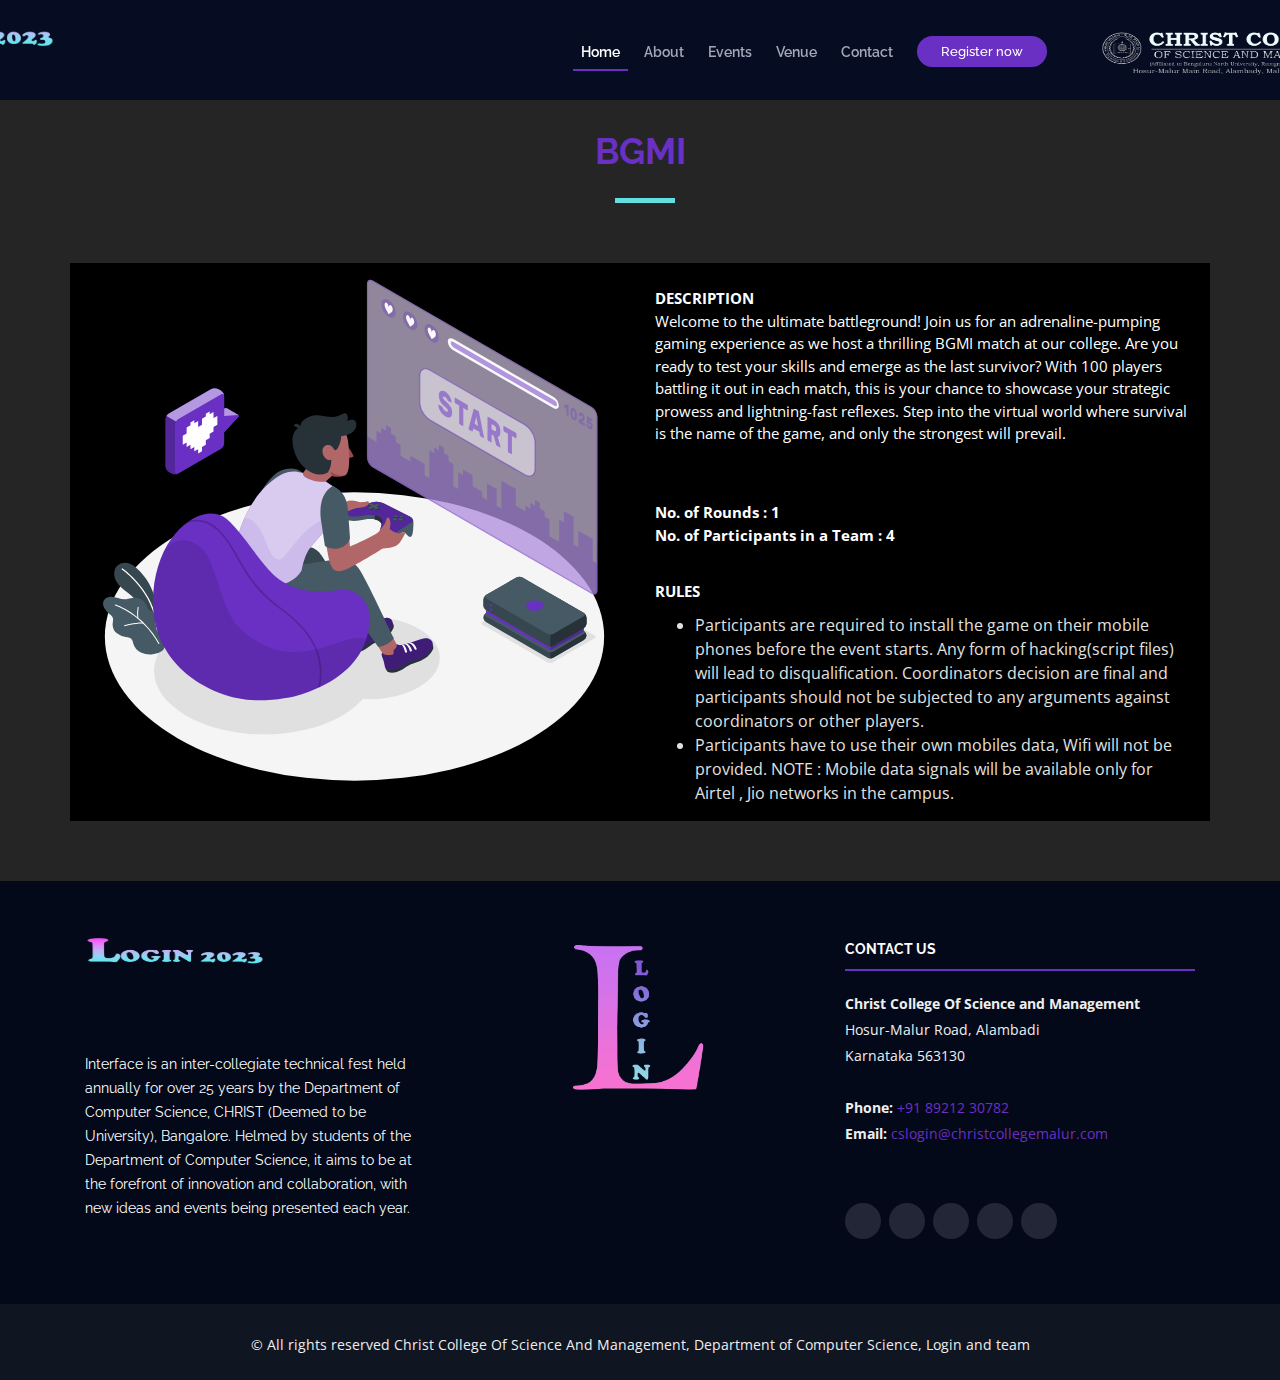
==== login.christcollege.in/battle-grounds.html @ 2910e7ee "Add files via upload" ====
<!DOCTYPE html>
<html lang="en">

<head>
  <meta charset="utf-8">
  <title>BGMI | Login 2023</title>
  <meta content="width=device-width, initial-scale=1.0" name="viewport">
  <meta content="" name="keywords">
  <meta content="" name="description">

  <!-- Favicons -->
    <link href="img/Dark1.png" rel="icon">

  <link href="img/apple-touch-icon.png" rel="apple-touch-icon">

  <!-- Google Fonts -->
  <link href="https://fonts.googleapis.com/css?family=Open+Sans:300,300i,400,400i,700,700i|Raleway:300,400,500,700,800" rel="stylesheet">

  <!-- Bootstrap CSS File -->
  <link href="lib/bootstrap/css/bootstrap.min.css" rel="stylesheet">

  <!-- Libraries CSS Files -->
  <link href="lib/font-awesome/css/font-awesome.min.css" rel="stylesheet">
  <link href="lib/animate/animate.min.css" rel="stylesheet">
  <link href="lib/venobox/venobox.css" rel="stylesheet">
  <link href="lib/owlcarousel/assets/owl.carousel.min.css" rel="stylesheet">

  <!-- Main Stylesheet File -->
  <link href="css/style.css" rel="stylesheet">

  <!-- =======================================================
    Theme Name: TheEvent
    Theme URL: https://bootstrapmade.com/theevent-conference-event-bootstrap-template/
    Author: BootstrapMade.com
    License: https://bootstrapmade.com/license/
  ======================================================= -->
</head>

<body>

    <!--==========================
    Header
  ============================-->
  <header id="header" class="header-fixed">
    <div class="container">

      <div id="logo" class="pull-left">
        <h1><a href="./index.html#intro"><img src="img/logos/IF2023.png" alt="Login 2023" height="150px" width="180px" style="margin-top:-20px"><span></span></a></h1>
      </div>
      
      <nav id="nav-menu-container">
        <ul class="nav-menu">
          <li class="menu-active" style="margin-top:-30px"><a href="./index.html#intro">Home</a></li>
          <li style="margin-top:-30px"><a href="./index.html#about">About</a></li>
          <li style="margin-top:-30px"><a href="./index.html#speakers">Events</a></li>
          <li style="margin-top:-30px"><a href="./index.html#venue">Venue</a></li>
          <li style="margin-top:-30px"><a href="./index.html#contact">Contact</a></li>
          <li class="register-now" style="margin-top:-30px"><a href="./index.html#register-now">Register now</a></li>
          <li class="register-now"><img src="img/logos/christ.png.png" height="60" width="290" style="margin-top:-50px; margin-left:30px"></li>
        </ul>
        <p align="right"></p>
      </nav><!-- #nav-menu-container -->
    </div>
  </header><!-- #header -->

  <main id="main" class="main-page">

    <!--==========================
      Speaker Details Section
    ============================-->
    <section id="speakers-details" class="wow fadeIn">
      <div class="container">
        <div class="section-header">
          <h2>BGMI</h2>
          <!--
            <p>Praesentium ut qui possimus sapiente nulla.</p>
          -->
        </div>

        <div class="row" style="background-color: black;">
          <div class="col-md-6">
            <img src="illustrations/guns_ablaze.svg" alt="Speaker 1" class="img-fluid">
          </div>

          <div class="col-md-6">
            <div class="details" >
              <br>
              <p style="color: white;"> 
                <b>DESCRIPTION</b>
                <br>
                Welcome to the ultimate battleground! Join us for an adrenaline-pumping gaming experience as we host a thrilling BGMI match at our college. Are you ready to test your skills and emerge as the last survivor?

With 100 players battling it out in each match, this is your chance to showcase your strategic prowess and lightning-fast reflexes. Step into the virtual world where survival is the name of the game, and only the strongest will prevail.

              </p>
              <br>
              <p style="color: white;">
                <br>
                <b>
                  No. of Rounds : 1
                </b>
                <br>
                <b>
                  No. of Participants in a Team : 4
                </b>
              </p> 
              <br>
              <p style="color: white;">
                <b>RULES</b>
                <ul>
                  <li>Participants are required to install the game on their mobile phones before the event starts.
Any form of hacking(script files) will lead to disqualification.
Coordinators decision are final and participants should not be subjected to any arguments against coordinators or other players. 
</li>
                  <li>Participants have to use their own mobiles data, Wifi will not be provided.
NOTE : Mobile data signals will be available only for Airtel , Jio networks in the campus. </li>
                </ul>
              </p>
            </div>
          </div>
          
        </div>
      </div>

    </section>

  </main>


  <!--==========================
    Footer
  ============================-->
  <footer id="footer">
    <div class="footer-top">
      <div class="container">
        <div class="row">

          <div class="col-lg-4 col-md-8 footer-info">
            <div id="logo" class="pull-left">
              <!-- Uncomment below if you prefer to use a text logo -->
              <h1><a href="#intro"><img src="img/logos/IF2023.png" alt="Interface 2022" height="150px" width="180px" style="margin-top:-20px"><span></span></a></h1>
            </div>
            <br><br>
            <br>
            <p>Interface is an inter-collegiate technical fest held annually for over 25 years by the Department of Computer Science, CHRIST (Deemed to be University), Bangalore. Helmed by students of the Department of Computer Science, it aims to be at the forefront of innovation and collaboration, with new ideas and events being presented each year.</p>
          </div>

          <div class="col-lg-4 col-md-4 footer-links">
            <center><img src="img/Dark1.png " alt="Login" style="width: 40%;"></center>
          </div>

          <div class="col-lg-4 col-md-8 footer-contact">
            <h4>Contact Us</h4>
            <p>
               <strong>Christ College Of Science and Management</strong><br> 
              Hosur-Malur Road, Alambadi <br>
              Karnataka 563130 <br><br>  
              <strong>Phone: </strong><a href="Tel:+918921230782" type="phone">+91 89212 30782</a><br>
              <strong>Email: </strong><a href="mailto:cslogin@christcollegemalur.com" type="phone">cslogin@christcollegemalur.com</a><br><br>
            </p>

            <div class="social-links">
              <a href="#" class="twitter"><i class="fa fa-twitter"></i></a>
              <a href="#" class="facebook"><i class="fa fa-facebook"></i></a>
              <a href="#" class="instagram"><i class="fa fa-instagram"></i></a>
              <a href="#" class="google-plus"><i class="fa fa-google-plus"></i></a>
              <a href="#" class="linkedin"><i class="fa fa-linkedin"></i></a>
            </div>

          </div>

        </div>
      </div>
    </div>

    <div class="container">
      <div class="copyright">
        &copy; All rights reserved Christ College Of Science And Management, Department of Computer Science, Login and team

      </div>
      <div class="credits">
      </div>
    </div>
  </footer><!-- #footer -->

  <a href="#" class="back-to-top"><i class="fa fa-angle-up"></i></a>

  <!-- JavaScript Libraries -->
  <script src="lib/jquery/jquery.min.js"></script>
  <script src="lib/jquery/jquery-migrate.min.js"></script>
  <script src="lib/bootstrap/js/bootstrap.bundle.min.js"></script>
  <script src="lib/easing/easing.min.js"></script>
  <script src="lib/superfish/hoverIntent.js"></script>
  <script src="lib/superfish/superfish.min.js"></script>
  <script src="lib/wow/wow.min.js"></script>
  <script src="lib/venobox/venobox.min.js"></script>
  <script src="lib/owlcarousel/owl.carousel.min.js"></script>

  <!-- Contact Form JavaScript File -->
  <script src="contactform/contactform.js"></script>

  <!-- Template Main Javascript File -->
  <script src="js/main.js"></script>
</body>

</html>
---- login.christcollege.in/lib/venobox/venobox.css ----
/* ------ venobox.css --------*/
.vbox-overlay *, .vbox-overlay *:before, .vbox-overlay *:after {
    -webkit-backface-visibility: hidden;
    -webkit-box-sizing: border-box;
    -moz-box-sizing: border-box;
    box-sizing: border-box;
}

.vbox-overlay * {
    -webkit-backface-visibility: visible;
    backface-visibility: visible;
}

.vbox-overlay {
    display: -webkit-flex;
    display: flex;
    -webkit-flex-direction: column;
    flex-direction: column;
    -webkit-justify-content: center;
    justify-content: center;
    -webkit-align-items: center;
    align-items: center;
    position: fixed;
    left: 0;
    top: 0;
    bottom: 0;
    right: 0;
    z-index: 1040;
    -webkit-transform: translateZ(1000px);
    transform: translateZ(1000px);
    transform-style: preserve-3d;
}

/* ----- navigation ----- */
.vbox-title {
    width: 100%;
    height: 40px;
    float: left;
    text-align: center;
    line-height: 28px;
    font-size: 12px;
    padding: 6px 40px;
    overflow: hidden;
    position: fixed;
    display: none;
    left: 0;
    z-index: 1050;
}

.vbox-close {
    cursor: pointer;
    position: fixed;
    top: 15px;
    right: 15px;
    width: 48px;
    height: 48px;
    display: block;
    background-position: 10px center;
    overflow: hidden;
    font-size: 48px;
    line-height: 1;
    text-align: center;
    z-index: 1050;
}

.vbox-num {
    cursor: pointer;
    position: fixed;
    left: 0;
    height: 40px;
    display: block;
    overflow: hidden;
    line-height: 28px;
    font-size: 12px;
    padding: 6px 10px;
    display: none;
    z-index: 1050;
}

/* ----- navigation ARROWS ----- */
.vbox-next, .vbox-prev {
    position: fixed;
    top: 50%;
    margin-top: -15px;
    overflow: hidden;
    cursor: pointer;
    display: block;
    width: 45px;
    height: 45px;
    z-index: 1050;
}

.vbox-next span, .vbox-prev span {
    position: relative;
    width: 20px;
    height: 20px;
    border: 2px solid transparent;
    border-top-color: #B6B6B6;
    border-right-color: #B6B6B6;
    text-indent: -100px;
    position: absolute;
    top: 8px;
    display: block;
}

.vbox-prev {
    left: 15px;
}

.vbox-next {
    right: 30px;
}

.vbox-prev span {
    left: 10px;
    -ms-transform: rotate(-135deg);
    -webkit-transform: rotate(-135deg);
    transform: rotate(-135deg);
}

.vbox-next span {
    -ms-transform: rotate(45deg);
    -webkit-transform: rotate(45deg);
    transform: rotate(45deg);
    right: 10px;
}

/* ------- inline window ------ */
.vbox-inline {
    width: 420px;
    height: 315px;
    height: 70vh;
    padding: 10px;
    background: #fff;
    margin: 0 auto;
    overflow: auto;
    text-align: left;
}

/* ------- Video & iFrames window ------ */
.venoframe {
    max-width: 100%;
    width: 100%;
    border: none;
    width: 100%;
    height: 260px;
    height: 70vh;
}

.venoframe.vbvid {
    height: 260px;
}

@media (min-width: 768px) {
    .venoframe, .vbox-inline {
        width: 90%;
        height: 360px;
        height: 70vh;
    }

    .venoframe.vbvid {
        width: 640px;
        height: 360px;
    }
}

@media (min-width: 992px) {
    .venoframe, .vbox-inline {
        max-width: 1200px;
        width: 80%;
        height: 540px;
        height: 70vh;
    }

    .venoframe.vbvid {
        width: 960px;
        height: 540px;
    }
}

/* 
Please do NOT edit this part! 
or at least read this note: http://i.imgur.com/7C0ws9e.gif
*/
.vbox-open {
    overflow: hidden;
}

.vbox-container {
    position: absolute;
    left: 0;
    right: 0;
    top: 0;
    bottom: 0;
    overflow-x: hidden;
    overflow-y: auto;
    overflow-scrolling: touch;
    -webkit-overflow-scrolling: touch;
    z-index: 20;
    max-height: 100%;
}

.vbox-content {
    text-align: center;
    float: left;
    width: 100%;
    position: relative;
    overflow: hidden;
    padding: 20px 10px;
}

.vbox-container img {
    max-width: 100%;
    height: auto;
}

.figlio {
    max-width: 100%;
    text-align: initial;
    border: 8px solid rgba(255, 255, 255, 0.4);
}

img.figlio {
    -webkit-user-select: none;
    -khtml-user-select: none;
    -moz-user-select: none;
    -o-user-select: none;
    user-select: none;
}

.vbox-content.swipe-left {
    margin-left: -200px !important;
}

.vbox-content.swipe-right {
    margin-left: 200px !important;
}

.animated {
    webkit-transition: margin 300ms ease-out;
    transition: margin 300ms ease-out;
}

.animate-in {
    opacity: 1;
}

.animate-out {
    opacity: 0;
}

/* ---------- preloader ----------
 * SPINKIT 
 * http://tobiasahlin.com/spinkit/
-------------------------------- */
.sk-double-bounce,.sk-rotating-plane {
    width: 40px;
    height: 40px;
    margin: 40px auto
}

.sk-rotating-plane {
    background-color: #333;
    -webkit-animation: sk-rotatePlane 1.2s infinite ease-in-out;
    animation: sk-rotatePlane 1.2s infinite ease-in-out
}

@-webkit-keyframes sk-rotatePlane {
    0% {
        -webkit-transform: perspective(120px) rotateX(0) rotateY(0);
        transform: perspective(120px) rotateX(0) rotateY(0)
    }

    50% {
        -webkit-transform: perspective(120px) rotateX(-180.1deg) rotateY(0);
        transform: perspective(120px) rotateX(-180.1deg) rotateY(0)
    }

    100% {
        -webkit-transform: perspective(120px) rotateX(-180deg) rotateY(-179.9deg);
        transform: perspective(120px) rotateX(-180deg) rotateY(-179.9deg)
    }
}

@keyframes sk-rotatePlane {
    0% {
        -webkit-transform: perspective(120px) rotateX(0) rotateY(0);
        transform: perspective(120px) rotateX(0) rotateY(0)
    }

    50% {
        -webkit-transform: perspective(120px) rotateX(-180.1deg) rotateY(0);
        transform: perspective(120px) rotateX(-180.1deg) rotateY(0)
    }

    100% {
        -webkit-transform: perspective(120px) rotateX(-180deg) rotateY(-179.9deg);
        transform: perspective(120px) rotateX(-180deg) rotateY(-179.9deg)
    }
}

.sk-double-bounce {
    position: relative
}

.sk-double-bounce .sk-child {
    width: 100%;
    height: 100%;
    border-radius: 50%;
    background-color: #333;
    opacity: .6;
    position: absolute;
    top: 0;
    left: 0;
    -webkit-animation: sk-doubleBounce 2s infinite ease-in-out;
    animation: sk-doubleBounce 2s infinite ease-in-out
}

.sk-chasing-dots .sk-child,.sk-spinner-pulse,.sk-three-bounce .sk-child {
    background-color: #333;
    border-radius: 100%
}

.sk-double-bounce .sk-double-bounce2 {
    -webkit-animation-delay: -1s;
    animation-delay: -1s
}

@-webkit-keyframes sk-doubleBounce {
    0%,100% {
        -webkit-transform: scale(0);
        transform: scale(0)
    }

    50% {
        -webkit-transform: scale(1);
        transform: scale(1)
    }
}

@keyframes sk-doubleBounce {
    0%,100% {
        -webkit-transform: scale(0);
        transform: scale(0)
    }

    50% {
        -webkit-transform: scale(1);
        transform: scale(1)
    }
}

.sk-wave {
    margin: 40px auto;
    width: 50px;
    height: 40px;
    text-align: center;
    font-size: 10px
}

.sk-wave .sk-rect {
    background-color: #333;
    height: 100%;
    width: 6px;
    display: inline-block;
    -webkit-animation: sk-waveStretchDelay 1.2s infinite ease-in-out;
    animation: sk-waveStretchDelay 1.2s infinite ease-in-out
}

.sk-wave .sk-rect1 {
    -webkit-animation-delay: -1.2s;
    animation-delay: -1.2s
}

.sk-wave .sk-rect2 {
    -webkit-animation-delay: -1.1s;
    animation-delay: -1.1s
}

.sk-wave .sk-rect3 {
    -webkit-animation-delay: -1s;
    animation-delay: -1s
}

.sk-wave .sk-rect4 {
    -webkit-animation-delay: -.9s;
    animation-delay: -.9s
}

.sk-wave .sk-rect5 {
    -webkit-animation-delay: -.8s;
    animation-delay: -.8s
}

@-webkit-keyframes sk-waveStretchDelay {
    0%,100%,40% {
        -webkit-transform: scaleY(.4);
        transform: scaleY(.4)
    }

    20% {
        -webkit-transform: scaleY(1);
        transform: scaleY(1)
    }
}

@keyframes sk-waveStretchDelay {
    0%,100%,40% {
        -webkit-transform: scaleY(.4);
        transform: scaleY(.4)
    }

    20% {
        -webkit-transform: scaleY(1);
        transform: scaleY(1)
    }
}

.sk-wandering-cubes {
    margin: 40px auto;
    width: 40px;
    height: 40px;
    position: relative
}

.sk-wandering-cubes .sk-cube {
    background-color: #333;
    width: 10px;
    height: 10px;
    position: absolute;
    top: 0;
    left: 0;
    -webkit-animation: sk-wanderingCube 1.8s ease-in-out -1.8s infinite both;
    animation: sk-wanderingCube 1.8s ease-in-out -1.8s infinite both
}

.sk-chasing-dots,.sk-spinner-pulse {
    width: 40px;
    height: 40px;
    margin: 40px auto
}

.sk-wandering-cubes .sk-cube2 {
    -webkit-animation-delay: -.9s;
    animation-delay: -.9s
}

@-webkit-keyframes sk-wanderingCube {
    0% {
        -webkit-transform: rotate(0);
        transform: rotate(0)
    }

    25% {
        -webkit-transform: translateX(30px) rotate(-90deg) scale(.5);
        transform: translateX(30px) rotate(-90deg) scale(.5)
    }

    50% {
        -webkit-transform: translateX(30px) translateY(30px) rotate(-179deg);
        transform: translateX(30px) translateY(30px) rotate(-179deg)
    }

    50.1% {
        -webkit-transform: translateX(30px) translateY(30px) rotate(-180deg);
        transform: translateX(30px) translateY(30px) rotate(-180deg)
    }

    75% {
        -webkit-transform: translateX(0) translateY(30px) rotate(-270deg) scale(.5);
        transform: translateX(0) translateY(30px) rotate(-270deg) scale(.5)
    }

    100% {
        -webkit-transform: rotate(-360deg);
        transform: rotate(-360deg)
    }
}

@keyframes sk-wanderingCube {
    0% {
        -webkit-transform: rotate(0);
        transform: rotate(0)
    }

    25% {
        -webkit-transform: translateX(30px) rotate(-90deg) scale(.5);
        transform: translateX(30px) rotate(-90deg) scale(.5)
    }

    50% {
        -webkit-transform: translateX(30px) translateY(30px) rotate(-179deg);
        transform: translateX(30px) translateY(30px) rotate(-179deg)
    }

    50.1% {
        -webkit-transform: translateX(30px) translateY(30px) rotate(-180deg);
        transform: translateX(30px) translateY(30px) rotate(-180deg)
    }

    75% {
        -webkit-transform: translateX(0) translateY(30px) rotate(-270deg) scale(.5);
        transform: translateX(0) translateY(30px) rotate(-270deg) scale(.5)
    }

    100% {
        -webkit-transform: rotate(-360deg);
        transform: rotate(-360deg)
    }
}

.sk-spinner-pulse {
    -webkit-animation: sk-pulseScaleOut 1s infinite ease-in-out;
    animation: sk-pulseScaleOut 1s infinite ease-in-out
}

@-webkit-keyframes sk-pulseScaleOut {
    0% {
        -webkit-transform: scale(0);
        transform: scale(0)
    }

    100% {
        -webkit-transform: scale(1);
        transform: scale(1);
        opacity: 0
    }
}

@keyframes sk-pulseScaleOut {
    0% {
        -webkit-transform: scale(0);
        transform: scale(0)
    }

    100% {
        -webkit-transform: scale(1);
        transform: scale(1);
        opacity: 0
    }
}

.sk-chasing-dots {
    position: relative;
    text-align: center;
    -webkit-animation: sk-chasingDotsRotate 2s infinite linear;
    animation: sk-chasingDotsRotate 2s infinite linear
}

.sk-chasing-dots .sk-child {
    width: 60%;
    height: 60%;
    display: inline-block;
    position: absolute;
    top: 0;
    -webkit-animation: sk-chasingDotsBounce 2s infinite ease-in-out;
    animation: sk-chasingDotsBounce 2s infinite ease-in-out
}

.sk-chasing-dots .sk-dot2 {
    top: auto;
    bottom: 0;
    -webkit-animation-delay: -1s;
    animation-delay: -1s
}

@-webkit-keyframes sk-chasingDotsRotate {
    100% {
        -webkit-transform: rotate(360deg);
        transform: rotate(360deg)
    }
}

@keyframes sk-chasingDotsRotate {
    100% {
        -webkit-transform: rotate(360deg);
        transform: rotate(360deg)
    }
}

@-webkit-keyframes sk-chasingDotsBounce {
    0%,100% {
        -webkit-transform: scale(0);
        transform: scale(0)
    }

    50% {
        -webkit-transform: scale(1);
        transform: scale(1)
    }
}

@keyframes sk-chasingDotsBounce {
    0%,100% {
        -webkit-transform: scale(0);
        transform: scale(0)
    }

    50% {
        -webkit-transform: scale(1);
        transform: scale(1)
    }
}

.sk-three-bounce {
    margin: 40px auto;
    width: 80px;
    text-align: center
}

.sk-three-bounce .sk-child {
    width: 20px;
    height: 20px;
    display: inline-block;
    -webkit-animation: sk-three-bounce 1.4s ease-in-out 0s infinite both;
    animation: sk-three-bounce 1.4s ease-in-out 0s infinite both
}

.sk-circle .sk-child:before,.sk-fading-circle .sk-circle:before {
    display: block;
    border-radius: 100%;
    content: '';
    background-color: #333
}

.sk-three-bounce .sk-bounce1 {
    -webkit-animation-delay: -.32s;
    animation-delay: -.32s
}

.sk-three-bounce .sk-bounce2 {
    -webkit-animation-delay: -.16s;
    animation-delay: -.16s
}

@-webkit-keyframes sk-three-bounce {
    0%,100%,80% {
        -webkit-transform: scale(0);
        transform: scale(0)
    }

    40% {
        -webkit-transform: scale(1);
        transform: scale(1)
    }
}

@keyframes sk-three-bounce {
    0%,100%,80% {
        -webkit-transform: scale(0);
        transform: scale(0)
    }

    40% {
        -webkit-transform: scale(1);
        transform: scale(1)
    }
}

.sk-circle {
    margin: 40px auto;
    width: 40px;
    height: 40px;
    position: relative
}

.sk-circle .sk-child {
    width: 100%;
    height: 100%;
    position: absolute;
    left: 0;
    top: 0
}

.sk-circle .sk-child:before {
    margin: 0 auto;
    width: 15%;
    height: 15%;
    -webkit-animation: sk-circleBounceDelay 1.2s infinite ease-in-out both;
    animation: sk-circleBounceDelay 1.2s infinite ease-in-out both
}

.sk-circle .sk-circle2 {
    -webkit-transform: rotate(30deg);
    -ms-transform: rotate(30deg);
    transform: rotate(30deg)
}

.sk-circle .sk-circle3 {
    -webkit-transform: rotate(60deg);
    -ms-transform: rotate(60deg);
    transform: rotate(60deg)
}

.sk-circle .sk-circle4 {
    -webkit-transform: rotate(90deg);
    -ms-transform: rotate(90deg);
    transform: rotate(90deg)
}

.sk-circle .sk-circle5 {
    -webkit-transform: rotate(120deg);
    -ms-transform: rotate(120deg);
    transform: rotate(120deg)
}

.sk-circle .sk-circle6 {
    -webkit-transform: rotate(150deg);
    -ms-transform: rotate(150deg);
    transform: rotate(150deg)
}

.sk-circle .sk-circle7 {
    -webkit-transform: rotate(180deg);
    -ms-transform: rotate(180deg);
    transform: rotate(180deg)
}

.sk-circle .sk-circle8 {
    -webkit-transform: rotate(210deg);
    -ms-transform: rotate(210deg);
    transform: rotate(210deg)
}

.sk-circle .sk-circle9 {
    -webkit-transform: rotate(240deg);
    -ms-transform: rotate(240deg);
    transform: rotate(240deg)
}

.sk-circle .sk-circle10 {
    -webkit-transform: rotate(270deg);
    -ms-transform: rotate(270deg);
    transform: rotate(270deg)
}

.sk-circle .sk-circle11 {
    -webkit-transform: rotate(300deg);
    -ms-transform: rotate(300deg);
    transform: rotate(300deg)
}

.sk-circle .sk-circle12 {
    -webkit-transform: rotate(330deg);
    -ms-transform: rotate(330deg);
    transform: rotate(330deg)
}

.sk-circle .sk-circle2:before {
    -webkit-animation-delay: -1.1s;
    animation-delay: -1.1s
}

.sk-circle .sk-circle3:before {
    -webkit-animation-delay: -1s;
    animation-delay: -1s
}

.sk-circle .sk-circle4:before {
    -webkit-animation-delay: -.9s;
    animation-delay: -.9s
}

.sk-circle .sk-circle5:before {
    -webkit-animation-delay: -.8s;
    animation-delay: -.8s
}

.sk-circle .sk-circle6:before {
    -webkit-animation-delay: -.7s;
    animation-delay: -.7s
}

.sk-circle .sk-circle7:before {
    -webkit-animation-delay: -.6s;
    animation-delay: -.6s
}

.sk-circle .sk-circle8:before {
    -webkit-animation-delay: -.5s;
    animation-delay: -.5s
}

.sk-circle .sk-circle9:before {
    -webkit-animation-delay: -.4s;
    animation-delay: -.4s
}

.sk-circle .sk-circle10:before {
    -webkit-animation-delay: -.3s;
    animation-delay: -.3s
}

.sk-circle .sk-circle11:before {
    -webkit-animation-delay: -.2s;
    animation-delay: -.2s
}

.sk-circle .sk-circle12:before {
    -webkit-animation-delay: -.1s;
    animation-delay: -.1s
}

@-webkit-keyframes sk-circleBounceDelay {
    0%,100%,80% {
        -webkit-transform: scale(0);
        transform: scale(0)
    }

    40% {
        -webkit-transform: scale(1);
        transform: scale(1)
    }
}

@keyframes sk-circleBounceDelay {
    0%,100%,80% {
        -webkit-transform: scale(0);
        transform: scale(0)
    }

    40% {
        -webkit-transform: scale(1);
        transform: scale(1)
    }
}

.sk-cube-grid {
    width: 40px;
    height: 40px;
    margin: 40px auto
}

.sk-cube-grid .sk-cube {
    width: 33.33%;
    height: 33.33%;
    background-color: #333;
    float: left;
    -webkit-animation: sk-cubeGridScaleDelay 1.3s infinite ease-in-out;
    animation: sk-cubeGridScaleDelay 1.3s infinite ease-in-out
}

.sk-cube-grid .sk-cube1 {
    -webkit-animation-delay: .2s;
    animation-delay: .2s
}

.sk-cube-grid .sk-cube2 {
    -webkit-animation-delay: .3s;
    animation-delay: .3s
}

.sk-cube-grid .sk-cube3 {
    -webkit-animation-delay: .4s;
    animation-delay: .4s
}

.sk-cube-grid .sk-cube4 {
    -webkit-animation-delay: .1s;
    animation-delay: .1s
}

.sk-cube-grid .sk-cube5 {
    -webkit-animation-delay: .2s;
    animation-delay: .2s
}

.sk-cube-grid .sk-cube6 {
    -webkit-animation-delay: .3s;
    animation-delay: .3s
}

.sk-cube-grid .sk-cube7 {
    -webkit-animation-delay: 0ms;
    animation-delay: 0ms
}

.sk-cube-grid .sk-cube8 {
    -webkit-animation-delay: .1s;
    animation-delay: .1s
}

.sk-cube-grid .sk-cube9 {
    -webkit-animation-delay: .2s;
    animation-delay: .2s
}

@-webkit-keyframes sk-cubeGridScaleDelay {
    0%,100%,70% {
        -webkit-transform: scale3D(1,1,1);
        transform: scale3D(1,1,1)
    }

    35% {
        -webkit-transform: scale3D(0,0,1);
        transform: scale3D(0,0,1)
    }
}

@keyframes sk-cubeGridScaleDelay {
    0%,100%,70% {
        -webkit-transform: scale3D(1,1,1);
        transform: scale3D(1,1,1)
    }

    35% {
        -webkit-transform: scale3D(0,0,1);
        transform: scale3D(0,0,1)
    }
}

.sk-fading-circle {
    margin: 40px auto;
    width: 40px;
    height: 40px;
    position: relative
}

.sk-fading-circle .sk-circle {
    width: 100%;
    height: 100%;
    position: absolute;
    left: 0;
    top: 0
}

.sk-fading-circle .sk-circle:before {
    margin: 0 auto;
    width: 15%;
    height: 15%;
    -webkit-animation: sk-circleFadeDelay 1.2s infinite ease-in-out both;
    animation: sk-circleFadeDelay 1.2s infinite ease-in-out both
}

.sk-fading-circle .sk-circle2 {
    -webkit-transform: rotate(30deg);
    -ms-transform: rotate(30deg);
    transform: rotate(30deg)
}

.sk-fading-circle .sk-circle3 {
    -webkit-transform: rotate(60deg);
    -ms-transform: rotate(60deg);
    transform: rotate(60deg)
}

.sk-fading-circle .sk-circle4 {
    -webkit-transform: rotate(90deg);
    -ms-transform: rotate(90deg);
    transform: rotate(90deg)
}

.sk-fading-circle .sk-circle5 {
    -webkit-transform: rotate(120deg);
    -ms-transform: rotate(120deg);
    transform: rotate(120deg)
}

.sk-fading-circle .sk-circle6 {
    -webkit-transform: rotate(150deg);
    -ms-transform: rotate(150deg);
    transform: rotate(150deg)
}

.sk-fading-circle .sk-circle7 {
    -webkit-transform: rotate(180deg);
    -ms-transform: rotate(180deg);
    transform: rotate(180deg)
}

.sk-fading-circle .sk-circle8 {
    -webkit-transform: rotate(210deg);
    -ms-transform: rotate(210deg);
    transform: rotate(210deg)
}

.sk-fading-circle .sk-circle9 {
    -webkit-transform: rotate(240deg);
    -ms-transform: rotate(240deg);
    transform: rotate(240deg)
}

.sk-fading-circle .sk-circle10 {
    -webkit-transform: rotate(270deg);
    -ms-transform: rotate(270deg);
    transform: rotate(270deg)
}

.sk-fading-circle .sk-circle11 {
    -webkit-transform: rotate(300deg);
    -ms-transform: rotate(300deg);
    transform: rotate(300deg)
}

.sk-fading-circle .sk-circle12 {
    -webkit-transform: rotate(330deg);
    -ms-transform: rotate(330deg);
    transform: rotate(330deg)
}

.sk-fading-circle .sk-circle2:before {
    -webkit-animation-delay: -1.1s;
    animation-delay: -1.1s
}

.sk-fading-circle .sk-circle3:before {
    -webkit-animation-delay: -1s;
    animation-delay: -1s
}

.sk-fading-circle .sk-circle4:before {
    -webkit-animation-delay: -.9s;
    animation-delay: -.9s
}

.sk-fading-circle .sk-circle5:before {
    -webkit-animation-delay: -.8s;
    animation-delay: -.8s
}

.sk-fading-circle .sk-circle6:before {
    -webkit-animation-delay: -.7s;
    animation-delay: -.7s
}

.sk-fading-circle .sk-circle7:before {
    -webkit-animation-delay: -.6s;
    animation-delay: -.6s
}

.sk-fading-circle .sk-circle8:before {
    -webkit-animation-delay: -.5s;
    animation-delay: -.5s
}

.sk-fading-circle .sk-circle9:before {
    -webkit-animation-delay: -.4s;
    animation-delay: -.4s
}

.sk-fading-circle .sk-circle10:before {
    -webkit-animation-delay: -.3s;
    animation-delay: -.3s
}

.sk-fading-circle .sk-circle11:before {
    -webkit-animation-delay: -.2s;
    animation-delay: -.2s
}

.sk-fading-circle .sk-circle12:before {
    -webkit-animation-delay: -.1s;
    animation-delay: -.1s
}

@-webkit-keyframes sk-circleFadeDelay {
    0%,100%,39% {
        opacity: 0
    }

    40% {
        opacity: 1
    }
}

@keyframes sk-circleFadeDelay {
    0%,100%,39% {
        opacity: 0
    }

    40% {
        opacity: 1
    }
}

.sk-folding-cube {
    margin: 40px auto;
    width: 40px;
    height: 40px;
    position: relative;
    -webkit-transform: rotateZ(45deg);
    transform: rotateZ(45deg)
}

.sk-folding-cube .sk-cube {
    float: left;
    width: 50%;
    height: 50%;
    position: relative;
    -webkit-transform: scale(1.1);
    -ms-transform: scale(1.1);
    transform: scale(1.1)
}

.sk-folding-cube .sk-cube:before {
    content: '';
    position: absolute;
    top: 0;
    left: 0;
    width: 100%;
    height: 100%;
    background-color: #333;
    -webkit-animation: sk-foldCubeAngle 2.4s infinite linear both;
    animation: sk-foldCubeAngle 2.4s infinite linear both;
    -webkit-transform-origin: 100% 100%;
    -ms-transform-origin: 100% 100%;
    transform-origin: 100% 100%
}

.sk-folding-cube .sk-cube2 {
    -webkit-transform: scale(1.1) rotateZ(90deg);
    transform: scale(1.1) rotateZ(90deg)
}

.sk-folding-cube .sk-cube3 {
    -webkit-transform: scale(1.1) rotateZ(180deg);
    transform: scale(1.1) rotateZ(180deg)
}

.sk-folding-cube .sk-cube4 {
    -webkit-transform: scale(1.1) rotateZ(270deg);
    transform: scale(1.1) rotateZ(270deg)
}

.sk-folding-cube .sk-cube2:before {
    -webkit-animation-delay: .3s;
    animation-delay: .3s
}

.sk-folding-cube .sk-cube3:before {
    -webkit-animation-delay: .6s;
    animation-delay: .6s
}

.sk-folding-cube .sk-cube4:before {
    -webkit-animation-delay: .9s;
    animation-delay: .9s
}

@-webkit-keyframes sk-foldCubeAngle {
    0%,10% {
        -webkit-transform: perspective(140px) rotateX(-180deg);
        transform: perspective(140px) rotateX(-180deg);
        opacity: 0
    }

    25%,75% {
        -webkit-transform: perspective(140px) rotateX(0);
        transform: perspective(140px) rotateX(0);
        opacity: 1
    }

    100%,90% {
        -webkit-transform: perspective(140px) rotateY(180deg);
        transform: perspective(140px) rotateY(180deg);
        opacity: 0
    }
}

@keyframes sk-foldCubeAngle {
    0%,10% {
        -webkit-transform: perspective(140px) rotateX(-180deg);
        transform: perspective(140px) rotateX(-180deg);
        opacity: 0
    }

    25%,75% {
        -webkit-transform: perspective(140px) rotateX(0);
        transform: perspective(140px) rotateX(0);
        opacity: 1
    }

    100%,90% {
        -webkit-transform: perspective(140px) rotateY(180deg);
        transform: perspective(140px) rotateY(180deg);
        opacity: 0
    }
}
---- login.christcollege.in/css/style.css ----
/*--------------------------------------------------------------
# General
--------------------------------------------------------------*/

body {
  background: #252525;
  color: #E2E2E2;
  font-family: "Open Sans", sans-serif;
}

a {
  color: #6930C3;
  transition: 0.5s;
}

a:hover,
a:active,
a:focus {
  color: #64DFDF;
  outline: none;
  text-decoration: none;
}

p {
  padding: 0;
  margin: 0 0 30px 0;
}

h1,
h2,
h3,
h4,
h5,
h6 {
  font-family: "Raleway", sans-serif;
  font-weight: 400;
  margin: 0 0 20px 0;
  padding: 0;
  color: #6930C3;
}

.main-page {
  margin-top: 70px;
}

.wow {
  visibility: hidden;
}

/* Prelaoder */

#preloader {
  position: fixed;
  left: 0;
  top: 0;
  z-index: 999;
  width: 100%;
  height: 100%;
  overflow: visible;
  background: #fff url("../img/preloader.svg") no-repeat center center;
}

/* Back to top button */

.back-to-top {
  position: fixed;
  display: none;
  background: #6930C3;
  color: #fff;
  width: 40px;
  height: 40px;
  text-align: center;
  border-radius: 50px;
  right: 15px;
  bottom: 15px;
  transition: background 0.5s ease-in-out;
}

.back-to-top i {
  font-size: 24px;
  padding-top: 6px;
}

.back-to-top:focus {
  background: #64DFDF;
  color: #fff;
  outline: none;
}

.back-to-top:hover {
  background: #64DFDF;
  color: #000;
}

/* Sections Header
--------------------------------*/

.section-header {
  margin-bottom: 60px;
  position: relative;
  padding-bottom: 20px;
}

.section-header::before {
  content: '';
  position: absolute;
  display: block;
  width: 60px;
  height: 5px;
  background: #64DFDF;
  bottom: 0;
  left: calc(50% - 25px);
}

.section-header h2 {
  font-size: 36px;
  text-transform: uppercase;
  text-align: center;
  font-weight: 700;
  margin-bottom: 10px;
}

.section-header p {
  text-align: center;
  padding: 0;
  margin: 0;
  font-size: 18px;
  font-weight: 500;
  color: #E2E2E2;
}

.section-with-bg {
  background-color: #252525;
}

/*--------------------------------------------------------------
# Header
--------------------------------------------------------------*/

#header {
  height: 90px;
  padding: 25px 0;
  position: fixed;
  left: 0;
  top: 0;
  right: 0;
  transition: all 0.5s;
  z-index: 997;
  /* margin-left: -250px; */
  margin-right: -360px;
}

#header.header-scrolled,
#header.header-fixed {
  background: rgba(6, 12, 34, 0.98);
  height: 100px;
  padding: 15px 0;
  transition: all 0.5s;
}

#header #logo h1 {
  font-size: 36px;
  margin: 0;
  padding: 6px 0;
  line-height: 1;
  font-family: "Raleway", sans-serif;
  font-weight: 700;
  letter-spacing: 3px;
  text-transform: uppercase;
}

#header #logo h1 span {
  color: #6930C3;
}

#header #logo h1 a,
#header #logo h1 a:hover {
  color: #fff;
}

#header #logo img {
  padding: 0;
  margin: 0;
  top: 100%;
  max-height: 50px;
  margin-left:-390px;
}

/*--------------------------------------------------------------
# Navigation Menu
--------------------------------------------------------------*/

/* Nav Menu Essentials */

.nav-menu,
.nav-menu * {
  margin: 0;
  padding: 0;
  list-style: none;
}

.nav-menu ul {
  position: absolute;
  display: flex;
  top: 100%;
  left: 0;
  z-index: 99;
}

.nav-menu li {
  position: relative;
  white-space: nowrap;
}

.nav-menu > li {
  float: left;
}

.nav-menu li:hover > ul,
.nav-menu li.sfHover > ul {
  display: block;
}

.nav-menu ul ul {
  top: 100;
  left: 100%;
}

.nav-menu ul li {
  min-width: 180px;
}

/* Nav Menu Arrows */

.sf-arrows .sf-with-ul {
  padding-right: 30px;
}

.sf-arrows .sf-with-ul:after {
  content: "\f107";
  position: absolute;
  right: 15px;
  font-family: FontAwesome;
  font-style: normal;
  font-weight: normal;
}

.sf-arrows ul .sf-with-ul:after {
  content: "\f105";
}

/* Nav Meu Container */

#nav-menu-container {
  float: right;
  margin: 0;
}

/* Nav Meu Styling */

.nav-menu a {
  padding: 8px;
  text-decoration: none;
  display: inline-block;
  color: rgba(202, 206, 221, 0.8);
  font-family: "Raleway", sans-serif;
  font-weight: 600;
  font-size: 14px;
  outline: none;
}

.nav-menu .menu-active a,
.nav-menu a:hover {
  color: #fff;
}

.nav-menu > li {
  margin-left: 8px;
}

.nav-menu > li > a:before {
  content: "";
  position: absolute;
  width: 0;
  height: 2px;
  bottom: 0;
  left: 0;
  background-color: #6930C3;
  visibility: hidden;
  transition: all 0.3s ease-in-out 0s;
}

.nav-menu a:hover:before,
.nav-menu li:hover > a:before,
.nav-menu .menu-active > a:before {
  visibility: visible;
  width: 100%;
}

.nav-menu li.register-now a {
  color: #fff;
  background: #6930C3;
  padding: 7px 22px;
  border-radius: 50px;
  border: 2px solid #6930C3;
  transition: all ease-in-out 0.3s;
  font-weight: 500;
  margin-left: 8px;
  margin-top: 2px;
  line-height: 1;
  font-size: 13px;
}

.nav-menu li.register-now a:hover {
  background: none;
}

.nav-menu li.register-now:hover a:before,
.nav-menu li.register-now.menu-active a:before {
  visibility: hidden;
}

.nav-menu ul {
  margin: 4px 0 0 0;
  padding: 10px;
  box-shadow: 0px 0px 30px rgba(127, 137, 161, 0.25);
  background: #fff;
  border-radius: 3px;
}

.nav-menu ul li {
  transition: 0.3s;
}

.nav-menu ul li a {
  padding: 10px;
  color: E2E2E2;
  transition: 0.3s;
  display: block;
  font-size: 13px;
  text-transform: none;
  border-radius: 3px;
}

.nav-menu ul li:hover > a {
  background: #6930C3;
  color: #fff;
}

.nav-menu ul ul {
  margin: 0;
}

/* Mobile Nav Toggle */

#mobile-nav-toggle {
  position: fixed;
  right: 0;
  top: 0;
  z-index: 999;
  margin: 15px 15px 0 0;
  border: 0;
  background: none;
  font-size: 24px;
  display: none;
  transition: all 0.4s;
  outline: none;
  cursor: pointer;
}

#mobile-nav-toggle i {
  color: #fff;
}

/* Mobile Nav Styling */

#mobile-nav {
  position: fixed;
  top: 0;
  padding-top: 18px;
  bottom: 0;
  z-index: 998;
  background: rgba(6, 12, 34, 0.9);
  left: -260px;
  width: 260px;
  overflow-y: auto;
  transition: 0.4s;
}

#mobile-nav ul {
  padding: 0;
  margin: 0;
  list-style: none;
}

#mobile-nav ul li {
  position: relative;
}

#mobile-nav ul li a {
  color: #fff;
  font-size: 17px;
  overflow: hidden;
  padding: 10px 22px 10px 15px;
  position: relative;
  text-decoration: none;
  width: 100%;
  display: block;
  outline: none;
}

#mobile-nav ul li a:hover {
  color: #6930C3;
}

#mobile-nav ul li li {
  padding-left: 30px;
}

#mobile-nav ul .menu-has-children i {
  position: absolute;
  right: 0;
  z-index: 99;
  padding: 15px;
  cursor: pointer;
  color: #fff;
}

#mobile-nav ul .menu-has-children i.fa-chevron-up {
  color: #6930C3;
}

#mobile-nav ul .menu-item-active {
  color: #6930C3;
}

#mobile-body-overly {
  width: 100%;
  height: 100%;
  z-index: 997;
  top: 0;
  left: 0;
  position: fixed;
  background: rgba(6, 12, 34, 0.8);
  display: none;
}

/* Mobile Nav body classes */

body.mobile-nav-active {
  overflow: hidden;
}

body.mobile-nav-active #mobile-nav {
  left: 0;
}

body.mobile-nav-active #mobile-nav-toggle {
  color: #fff;
}

/*--------------------------------------------------------------
# Intro Section
--------------------------------------------------------------*/

#intro {
  width: 100%;
  height: 100vh;
  background: url(../img/intro-bg.jpg) top center;
  background-size: cover;
  overflow: hidden;
  position: relative;
}

#intro:before {
  content: "";
  background: rgba(6, 12, 34, 0.8);
  position: absolute;
  bottom: 0;
  top: 0;
  left: 0;
  right: 0;
}

#intro .intro-container {
  position: absolute;
  bottom: 0;
  left: 0;
  top: 90px;
  right: 0;
  display: -webkit-box;
  display: -ms-flexbox;
  display: flex;
  -webkit-box-pack: center;
  -ms-flex-pack: center;
  justify-content: center;
  -webkit-box-align: center;
  -ms-flex-align: center;
  align-items: center;
  -webkit-box-orient: vertical;
  -webkit-box-direction: normal;
  -ms-flex-direction: column;
  flex-direction: column;
  text-align: center;
  padding: 0 15px;
}

#intro h1 {
  color: #fff;
  font-family: "Raleway", sans-serif;
  font-size: 56px;
  font-weight: 600;
  text-transform: uppercase;
}

#intro h1 span {
  color: #6930C3;
}

#intro p {
  color: #ebebeb;
  font-weight: 700;
  font-size: 20px;
}

#intro .play-btn {
  width: 94px;
  height: 94px;
  background: radial-gradient(#6930C3 50%, rgba(101, 111, 150, 0.15) 52%);
  border-radius: 50%;
  display: block;
  position: relative;
  overflow: hidden;
}

#intro .play-btn::after {
  content: '';
  position: absolute;
  left: 50%;
  top: 50%;
  -webkit-transform: translateX(-40%) translateY(-50%);
  transform: translateX(-40%) translateY(-50%);
  width: 0;
  height: 0;
  border-top: 10px solid transparent;
  border-bottom: 10px solid transparent;
  border-left: 15px solid #fff;
  z-index: 100;
  transition: all 400ms cubic-bezier(0.55, 0.055, 0.675, 0.19);
}

#intro .play-btn:before {
  content: '';
  position: absolute;
  width: 120px;
  height: 120px;
  -webkit-animation-delay: 0s;
  animation-delay: 0s;
  -webkit-animation: pulsate-btn 2s;
  animation: pulsate-btn 2s;
  -webkit-animation-direction: forwards;
  animation-direction: forwards;
  -webkit-animation-iteration-count: infinite;
  animation-iteration-count: infinite;
  -webkit-animation-timing-function: steps;
  animation-timing-function: steps;
  opacity: 1;
  border-radius: 50%;
  border: 2px solid rgba(163, 163, 163, 0.4);
  top: -15%;
  left: -15%;
  background: rgba(198, 16, 0, 0);
}

#intro .play-btn:hover::after {
  border-left: 15px solid #6930C3;
  -webkit-transform: scale(20);
  transform: scale(20);
}

#intro .play-btn:hover::before {
  content: '';
  position: absolute;
  left: 50%;
  top: 50%;
  -webkit-transform: translateX(-40%) translateY(-50%);
  transform: translateX(-40%) translateY(-50%);
  width: 0;
  height: 0;
  border: none;
  border-top: 10px solid transparent;
  border-bottom: 10px solid transparent;
  border-left: 15px solid #fff;
  z-index: 200;
  -webkit-animation: none;
  animation: none;
  border-radius: 0;
}

#intro .about-btn {
  font-family: "Raleway", sans-serif;
  font-weight: 500;
  font-size: 14px;
  letter-spacing: 1px;
  display: inline-block;
  padding: 12px 32px;
  border-radius: 50px;
  transition: 0.5s;
  line-height: 1;
  margin: 10px;
  color: #fff;
  -webkit-animation-delay: 0.8s;
  animation-delay: 0.8s;
  border: 2px solid #6930C3;
}

#intro .about-btn:hover {
  background: #6930C3;
  color: #fff;
}

@-webkit-keyframes pulsate-btn {
  0% {
    -webkit-transform: scale(0.6, 0.6);
    transform: scale(0.6, 0.6);
    opacity: 1;
  }

  100% {
    -webkit-transform: scale(1, 1);
    transform: scale(1, 1);
    opacity: 0;
  }
}

@keyframes pulsate-btn {
  0% {
    -webkit-transform: scale(0.6, 0.6);
    transform: scale(0.6, 0.6);
    opacity: 1;
  }

  100% {
    -webkit-transform: scale(1, 1);
    transform: scale(1, 1);
    opacity: 0;
  }
}

/*--------------------------------------------------------------
# About Section
--------------------------------------------------------------*/

#about {
  background: url("../img/about-bg.jpg");
  background-size: cover;
  overflow: hidden;
  position: relative;
  color: #fff;
  padding: 60px 0 40px 0;
}

#about:before {
  content: "";
  background: rgba(13, 20, 41, 0.8);
  position: absolute;
  bottom: 0;
  top: 0;
  left: 0;
  right: 0;
}

#about h2 {
  font-size: 36px;
  font-weight: bold;
  margin-bottom: 10px;
  color: #fff;
}

#about h3 {
  font-size: 18px;
  font-weight: bold;
  text-transform: uppercase;
  margin-bottom: 10px;
  color: #fff;
}

#about p {
  font-size: 14px;
  margin-bottom: 20px;
  color: #fff;
}

/*--------------------------------------------------------------
# Speakers Section
--------------------------------------------------------------*/

#speakers {
  padding: 20px 0 10px 0;
}

#speakers .speaker {
  position: relative;
  overflow: hidden;
  margin-bottom: 30px;
}

#speakers .speaker .details {
  background: rgba(6, 12, 34, 0.76);
  position: absolute;
  left: 0;
  bottom: -30px;
  right: 0;
  text-align: center;
  padding-top: 10px;
  transition: all 300ms cubic-bezier(0.645, 0.045, 0.355, 1);
}

#speakers .speaker .details h3 {
  color: #fff;
  font-size: 22px;
  font-weight: 600;
  margin-bottom: 5px;
}

#speakers .speaker .details p {
  color: #fff;
  font-size: 15px;
  margin-bottom: 10px;
  font-style: italic;
}

#speakers .speaker .details .social {
  height: 30px;
}

#speakers .speaker .details a {
  color: #fff;
}

#speakers .speaker .details a:hover {
  color: #6930C3;
}

#speakers .speaker:hover .details {
  bottom: 0;
}

#speakers-details {
  padding: 60px 0;
}

#speakers-details .details h2 {
  color: #112363;
  font-size: 28px;
  font-weight: 700;
  margin-bottom: 10px;
}

#speakers-details .details .social {
  margin-bottom: 15px;
}

#speakers-details .details .social a {
  background: #e9edfb;
  color: #112363;
  line-height: 1;
  display: inline-block;
  text-align: center;
  border-radius: 50%;
  width: 36px;
  height: 36px;
  padding-top: 9px;
}

#speakers-details .details .social a:hover {
  background: #6930C3;
  color: #fff;
}

#speakers-details .details .social a i {
  font-size: 18px;
}

#speakers-details .details p {
  color: #112363;
  font-size: 15px;
  margin-bottom: 10px;
}

/*--------------------------------------------------------------
# Schedule Section
--------------------------------------------------------------*/

#schedule {
  padding: 60px 0 60px 0;
}

#schedule .nav-tabs {
  text-align: center;
  margin: auto;
  display: block;
  border-bottom: 0;
  margin-bottom: 30px;
}

#schedule .nav-tabs li {
  display: inline-block;
  margin-bottom: 0;
}

#schedule .nav-tabs a {
  border: none;
  border-radius: 50px;
  font-weight: 600;
  background-color: #000;
  color: #E2E2E2;
  padding: 10px 100px;
}

#schedule .nav-tabs a.active {
  background-color: #6930C3;
  color: #fff;
}

#schedule .sub-heading {
  text-align: center;
  font-size: 18px;
  font-style: italic;
  margin: 0 auto 30px auto;
}

#schedule .tab-pane {
  transition: ease-in-out .2s;
}

#schedule .schedule-item {
  border-bottom: 1px solid #cad4f6;
  padding-top: 15px;
  padding-bottom: 15px;
  transition: background-color ease-in-out 0.3s;
}

#schedule .schedule-item:hover {
  background-color: #000;
}

#schedule .schedule-item time {
  padding-bottom: 5px;
  display: inline-block;
}

#schedule .schedule-item .speaker {
  width: 60px;
  height: 60px;
  overflow: hidden;
  border-radius: 50%;
  float: left;
  margin: 0 10px 10px 0;
}

#schedule .schedule-item .speaker img {
  height: 100%;
  -webkit-transform: translateX(-50%);
  transform: translateX(-50%);
  margin-left: 50%;
  transition: all ease-in-out 0.3s;
}

#schedule .schedule-item h4 {
  font-size: 18px;
  font-weight: 600;
  margin-bottom: 5px;
  
}

#schedule .schedule-item h4 span {
  font-style: italic;
  color: #E2E2E2;
  font-weight: normal;
  font-size: 16px;
}

#schedule .schedule-item p {
  font-style: italic;
  color: #E2E2E2;
  margin-bottom: 0;
}

/*--------------------------------------------------------------
# Venue Section
--------------------------------------------------------------*/

#venue {
  padding: 60px 0;
}

#venue .container-fluid {
  margin-bottom: 3px;
}

#venue .venue-map iframe {
  width: 100%;
  height: 100%;
  min-height: 300px;
}

#venue .venue-info {
  background: url("../img/venue-info-bg.jpg") top center no-repeat;
  background-size: cover;
  position: relative;
  padding-top: 60px;
  padding-bottom: 60px;
}

#venue .venue-info:before {
  content: "";
  background: rgba(13, 20, 41, 0.8);
  position: absolute;
  bottom: 0;
  top: 0;
  left: 0;
  right: 0;
}

#venue .venue-info h3 {
  font-size: 36px;
  font-weight: 700;
  color: #fff;
}

#venue .venue-info p {
  color: #fff;
  margin-bottom: 0;
}

#venue .venue-gallery-container {
  padding-right: 12px;
}

#venue .venue-gallery {
  overflow: hidden;
  border-right: 3px solid #fff;
  border-bottom: 3px solid #fff;
}

#venue .venue-gallery img {
  transition: all ease-in-out 0.4s;
}

#venue .venue-gallery:hover img {
  -webkit-transform: scale(1.1);
  transform: scale(1.1);
}

/*--------------------------------------------------------------
# Hotels Section
--------------------------------------------------------------*/

#hotels {
  padding: 60px 0;
}

#hotels .hotel {
  border: 1px solid #6930C3;
  background: #000;
  margin-bottom: 30px;
  border-bottom-left-radius: 15px;
  border-bottom-right-radius: 15px;
}

#hotels .hotel:hover .hotel-img img {
  -webkit-transform: scale(1.1);
  transform: scale(1.1);
}

#hotels .hotel-img {
  overflow: hidden;
  margin-bottom: 15px;
}

#hotels .hotel-img img {
  transition: 0.3s ease-in-out;
}

#hotels h3 {
  font-weight: 600;
  font-size: 20px;
  margin-bottom: 5px;
  padding: 0 20px;
}

#hotels a {
  color: #152b79;
}

#hotels a:hover {
  color: #6930C3;
}

#hotels .stars {
  padding: 0 20px;
  margin-bottom: 5px;
}

#hotels .stars i {
  color: #ffc31d;
}

#hotels p {
  padding: 0 20px;
  margin-bottom: 20px;
  color: #E2E2E2;
  font-style: italic;
  font-size: 15px;
}

/*--------------------------------------------------------------
# Gallery Section
--------------------------------------------------------------*/

#gallery {
  padding: 60px;
  overflow: hidden;
}

#gallery .owl-nav,
#gallery .owl-dots {
  margin-top: 25px;
  text-align: center;
}

#gallery .owl-item {
  border-left: 2px solid #fff;
  border-right: 2px solid #fff;
}

#gallery .owl-dot {
  display: inline-block;
  margin: 0 5px;
  width: 12px;
  height: 12px;
  border-radius: 50%;
  background-color: #ddd;
}

#gallery .owl-dot.active {
  background-color: #6930C3;
}

#gallery .gallery-carousel .owl-stage-outer {
  overflow: visible;
}

#gallery .gallery-carousel .center {
  border: 6px solid #6930C3;
  margin: -10px;
  box-sizing: content-box;
  padding: 4px;
  background: #fff;
  z-index: 1;
}

/*--------------------------------------------------------------
# supporters Section
--------------------------------------------------------------*/

#supporters {
  padding: 60px 0;
}

#supporters .supporters-wrap {
  border-top: 1px solid #e0e5fa;
  border-left: 1px solid #e0e5fa;
  margin-bottom: 30px;
}

#supporters .supporter-logo {
  padding: 30px;
  display: -webkit-box;
  display: -ms-flexbox;
  display: flex;
  -webkit-box-pack: center;
  -ms-flex-pack: center;
  justify-content: center;
  -webkit-box-align: center;
  -ms-flex-align: center;
  align-items: center;
  border-right: 1px solid #e0e5fa;
  border-bottom: 1px solid #e0e5fa;
  overflow: hidden;
  background: rgba(255, 255, 255, 0.5);
  height: 160px;
}

#supporters .supporter-logo:hover img {
  -webkit-transform: scale(1.2);
  transform: scale(1.2);
}

#supporters img {
  transition: all 0.4s ease-in-out;
}

/*--------------------------------------------------------------
# F.A.Q Section
--------------------------------------------------------------*/

#faq {
  padding: 60px 0;
}

#faq #faq-list {
  padding: 0;
  list-style: none;
}

#faq #faq-list li {
  border-bottom: 1px solid #ddd;
}

#faq #faq-list a {
  padding: 18px 0;
  display: block;
  position: relative;
  font-family: "Raleway", sans-serif;
  font-size: 16px;
  line-height: 24px;
  font-weight: 600;
  padding-right: 20px;
}

#faq #faq-list i {
  font-size: 24px;
  position: absolute;
  right: 0;
  top: 16px;
}

#faq #faq-list p {
  margin-bottom: 20px;
}

#faq #faq-list a.collapse {
  color: #6930C3;
}

#faq #faq-list a.collapsed {
  color: #E2E2E2;
}

#faq #faq-list a.collapsed i::before {
  content: "\f055" !important;
}

/*--------------------------------------------------------------
# Subscribe Section
--------------------------------------------------------------*/

#subscribe {
  padding: 60px;
  background: url(../img/subscribe-bg.jpg) center center no-repeat;
  background-size: cover;
  overflow: hidden;
  position: relative;
}

#subscribe:before {
  content: "";
  background: rgba(6, 12, 34, 0.6);
  position: absolute;
  bottom: 0;
  top: 0;
  left: 0;
  right: 0;
}

#subscribe .section-header h2,
#subscribe p {
  color: #fff;
}

#subscribe input {
  background: #fff;
  color: E2E2E2;
  border: 0;
  outline: none;
  margin: 0;
  padding: 9px 20px;
  border-radius: 50px;
  font-size: 14px;
}

#subscribe button {
  border: 0;
  padding: 9px 25px;
  cursor: pointer;
  background: #6930C3;
  color: #fff;
  transition: all 0.3s ease;
  outline: none;
  font-size: 14px;
  border-radius: 50px;
}

#subscribe button:hover {
  background: #64DFDF;
  color:#000;
}

/*--------------------------------------------------------------
# Buy Tickets Section
--------------------------------------------------------------*/

#register-now {
  padding: 60px 0;
}

#register-now .card {
  border: none;
  border-radius: 5px;
  background-color: #000;
  transition: all  0.3s ease-in-out;
  box-shadow: 0 10px 25px 0 rgba(6, 12, 34, 0.1);
}

#register-now .card:hover {
  box-shadow: 0 10px 35px 0 rgba(6, 12, 34, 0.2);
}

#register-now .card hr {
  margin: 25px 0;
}

#register-now .card .card-title {
  margin: 10px 0;
  font-size: 14px;
  letter-spacing: 1px;
  font-weight: bold;
}

#register-now .card .card-price {
  font-size: 48px;
  margin: 0;
}

#register-now .card ul li {
  margin-bottom: 20px;
}

#register-now .card .text-muted {
  opacity: 0.7;
}

#register-now .card .btn {
  font-size: 15px;
  border-radius: 50px;
  padding: 10px 40px;
  transition: all 0.2s;
  background-color: #6930C3;
  border: 0;
  color: #fff;
}

#register-now .card .btn:hover {
  background-color: #64DFDF;
  color:#000;
}

#register-now #buy-ticket-modal input,
#register-now #buy-ticket-modal select {
  border-radius: 0;
}

#register-now #buy-ticket-modal .btn {
  font-size: 15px;
  border-radius: 50px;
  padding: 10px 40px;
  transition: all 0.2s;
  background-color: #6930C3;
  border: 0;
  color: #fff;
}

#register-now #buy-ticket-modal .btn:hover {
  background-color: #64DFDF;
  color:#000;
}

/*--------------------------------------------------------------
# Contact Section
--------------------------------------------------------------*/

#contact {
  padding: 60px 0;
}

#contact .contact-info {
  margin-bottom: 20px;
  text-align: center;
}

#contact .contact-info i {
  font-size: 48px;
  display: inline-block;
  margin-bottom: 10px;
  color: #6930C3;
}

#contact .contact-info address,
#contact .contact-info p {
  margin-bottom: 0;
  color: #112363;
}

#contact .contact-info h3 {
  font-size: 18px;
  margin-bottom: 15px;
  font-weight: bold;
  text-transform: uppercase;
  color: #112363;
}

#contact .contact-info a {
  color: #4869df;
}

#contact .contact-info a:hover {
  color: #6930C3;
}

#contact .contact-address,
#contact .contact-phone,
#contact .contact-email {
  margin-bottom: 20px;
}

#contact .form #sendmessage {
  color: #6930C3;
  border: 1px solid #6930C3;
  display: none;
  text-align: center;
  padding: 15px;
  font-weight: 600;
  margin-bottom: 15px;
}

#contact .form #errormessage {
  color: red;
  display: none;
  border: 1px solid red;
  text-align: center;
  padding: 15px;
  font-weight: 600;
  margin-bottom: 15px;
}

#contact .form #sendmessage.show,
#contact .form #errormessage.show,
#contact .form .show {
  display: block;
}

#contact .form .validation {
  color: red;
  display: none;
  margin: 0 0 20px;
  font-weight: 400;
  font-size: 13px;
}

#contact .form input,
#contact .form textarea {
  padding: 10px 14px;
  border-radius: 0;
  box-shadow: none;
  font-size: 15px;
}

#contact .form button[type="submit"] {
  background: #6930C3;
  border: 0;
  padding: 10px 40px;
  color: #fff;
  transition: 0.4s;
  border-radius: 50px;
  cursor: pointer;
}

#contact .form button[type="submit"]:hover {
  background: #64DFDF;
  color:#000;
}

/*--------------------------------------------------------------
# Footer
--------------------------------------------------------------*/

#footer {
  background: #101522;
  padding: 0 0 25px 0;
  color: #eee;
  font-size: 14px;
}

#footer .footer-top {
  background: #040919;
  padding: 60px 0 30px 0;
}

#footer .footer-top .footer-info {
  margin-bottom: 30px;
}

#footer .footer-top .footer-info h3 {
  font-size: 26px;
  margin: 0 0 20px 0;
  padding: 2px 0 2px 0;
  line-height: 1;
  font-family: "Raleway", sans-serif;
  font-weight: 700;
  color: #fff;
}

#footer .footer-top .footer-info img {
  height: 40px;
  margin-bottom: 10px;
}

#footer .footer-top .footer-info p {
  font-size: 14px;
  line-height: 24px;
  margin-bottom: 0;
  font-family: "Raleway", sans-serif;
  color: #fff;
}

#footer .footer-top .social-links a {
  font-size: 18px;
  display: inline-block;
  background: #222636;
  color: #eee;
  line-height: 1;
  padding: 8px 0;
  margin-right: 4px;
  border-radius: 50%;
  text-align: center;
  width: 36px;
  height: 36px;
  transition: 0.3s;
}

#footer .footer-top .social-links a:hover {
  background: #6930C3;
  color: #fff;
}

#footer .footer-top h4 {
  font-size: 14px;
  font-weight: bold;
  color: #fff;
  text-transform: uppercase;
  position: relative;
  padding-bottom: 12px;
  border-bottom: 2px solid #6930C3;
}

#footer .footer-top .footer-links {
  margin-bottom: 30px;
}

#footer .footer-top .footer-links ul {
  list-style: none;
  padding: 0;
  margin: 0;
}

#footer .footer-top .footer-links ul i {
  padding-right: 5px;
  color: #6930C3;
  font-size: 18px;
}

#footer .footer-top .footer-links ul li {
  border-bottom: 1px solid #262c44;
  padding: 10px 0;
}

#footer .footer-top .footer-links ul li:first-child {
  padding-top: 0;
}

#footer .footer-top .footer-links ul a {
  color: #eee;
}

#footer .footer-top .footer-links ul a:hover {
  color: #6930C3;
}

#footer .footer-top .footer-contact {
  margin-bottom: 30px;
}

#footer .footer-top .footer-contact p {
  line-height: 26px;
}

#footer .footer-top .footer-newsletter {
  margin-bottom: 30px;
}

#footer .footer-top .footer-newsletter input[type="email"] {
  border: 0;
  padding: 6px 8px;
  width: 65%;
}

#footer .footer-top .footer-newsletter input[type="submit"] {
  background: #6930C3;
  border: 0;
  width: 35%;
  padding: 6px 0;
  text-align: center;
  color: #fff;
  transition: 0.3s;
  cursor: pointer;
}

#footer .footer-top .footer-newsletter input[type="submit"]:hover {
  background: #64DFDF;
  color:#000;
}

#footer .copyright {
  text-align: center;
  padding-top: 30px;
}

#footer .credits {
  text-align: center;
  font-size: 13px;
  color: #ddd;
}

#footer #logo h1 {
  font-size: 36px;
  margin: 0;
  padding: 6px 0;
  line-height: 1;
  font-family: "Raleway", sans-serif;
  font-weight: 700;
  letter-spacing: 3px;
  text-transform: uppercase;
}

#footer #logo h1 span {
  color: #6930C3;
}

#footer #logo h1 a,
#footer #logo h1 a:hover {
  color: #fff;
}


/*--------------------------------------------------------------
# Responsive Media Queries
--------------------------------------------------------------*/

@media (min-width: 767px) {
  #subscribe input {
    min-width: 400px;
  }
}

@media (min-width: 768px) {
  #contact .contact-address,
  #contact .contact-phone,
  #contact .contact-email {
    padding: 20px 0;
  }

  #contact .contact-phone {
    border-left: 1px solid #ddd;
    border-right: 1px solid #ddd;
  }
}

@media (min-width: 991px) {
  #schedule .sub-heading {
    width: 75%;
  }
}

@media (min-width: 1024px) {
  #intro {
    background-attachment: fixed;
  }

  #about {
    background-attachment: fixed;
  }

  #subscribe {
    background-attachment: fixed;
  }
}

@media (max-width: 1199px) {
  #header .container {
    max-width: 100%;
  }

  .nav-menu a {
    padding: 8px 4px;
  }
}

@media (max-width: 991px) {
  #header {
    background: rgba(6, 12, 34, 0.98);
    height: 70px;
    padding: 15px 0;
    transition: all 0.5s;
  }

  #nav-menu-container {
    display: none;
  }

  #mobile-nav-toggle {
    display: inline;
  }

  #intro .intro-container {
    top: 70px;
  }

  #intro h1 {
    font-size: 34px;
  }

  #intro p {
    font-size: 16px;
  }

  #schedule .nav-tabs a {
    padding: 8px 60px;
  }
}

@media (max-width: 768px) {
  .back-to-top {
    bottom: 15px;
  }

  #faq #faq-list a {
    font-size: 18px;
  }

  #faq #faq-list i {
    top: 13px;
  }
}

@media (max-width: 767px) {
  #schedule .nav-tabs a {
    padding: 8px 50px;
  }
}

@media (max-width: 574px) {
  #venue .venue-info h3 {
    font-size: 24px;
  }
}

@media (max-width: 480px) {
  #schedule .nav-tabs a {
    padding: 8px 30px;
  }
}

@media (max-width: 460px) {
  #subscribe button {
    margin-top: 10px;
  }
}
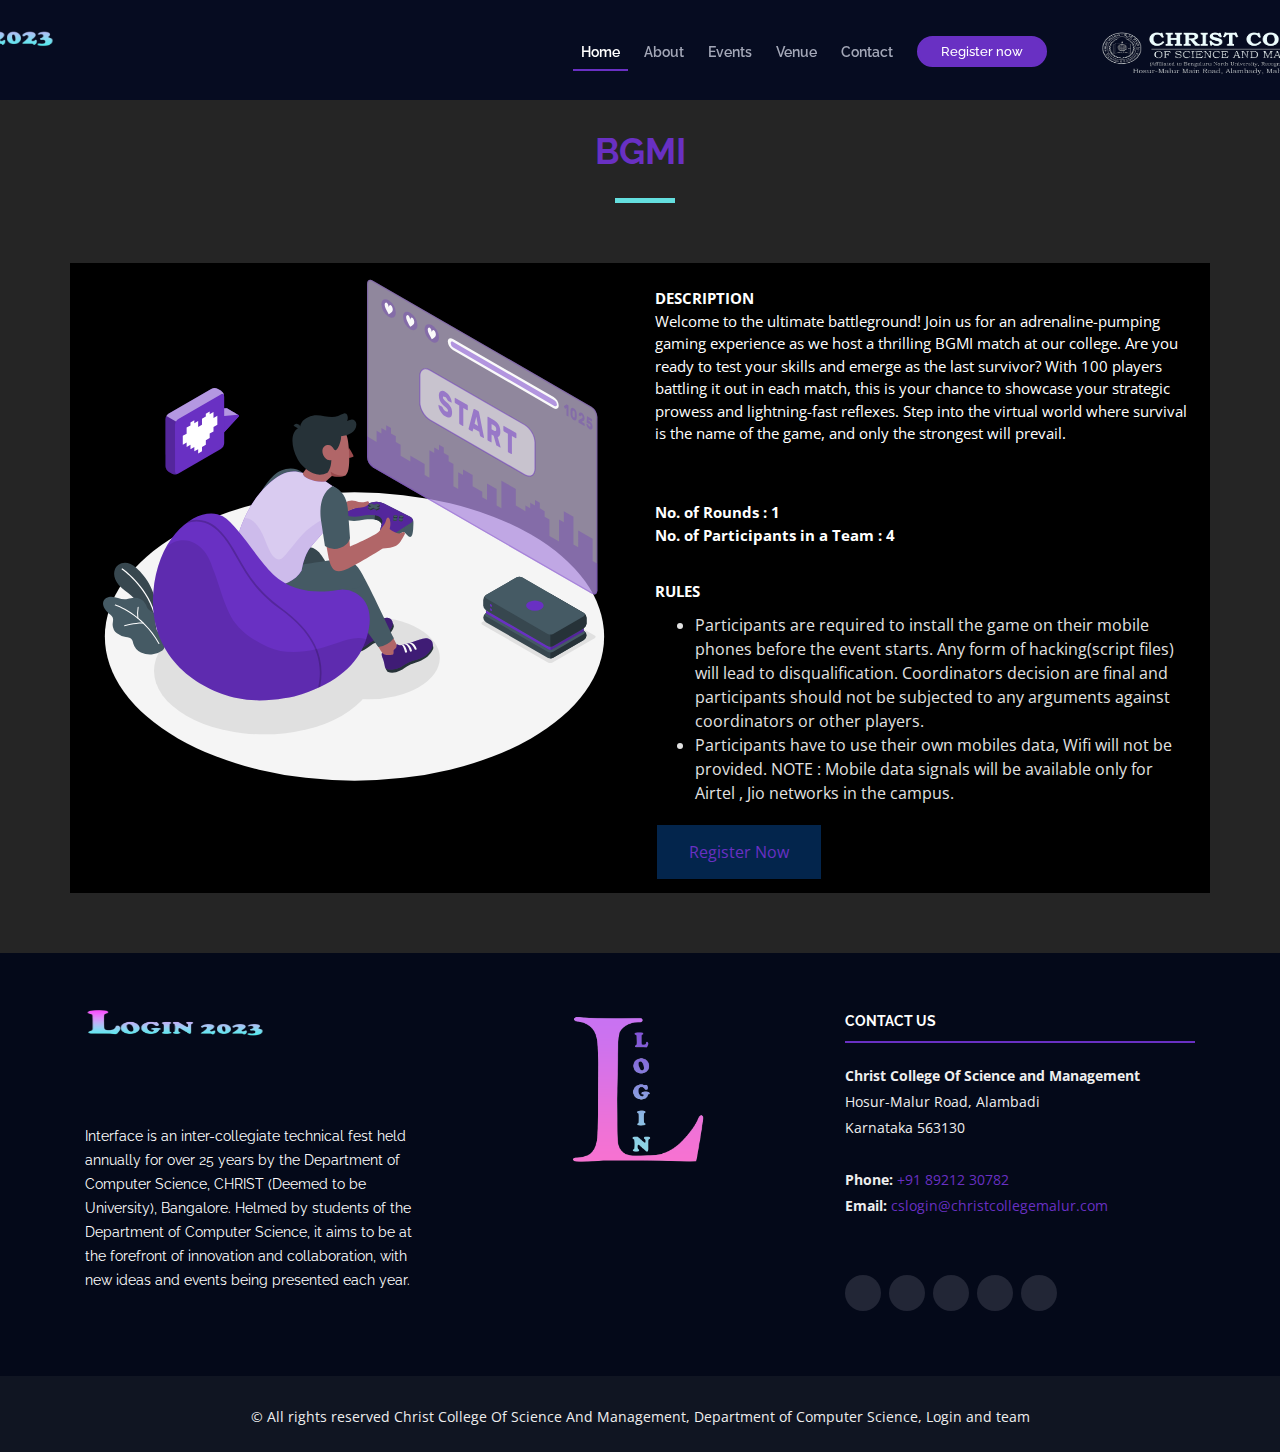
==== commit 321386a8: "battle-grounds.html" ====
--- a/login.christcollege.in/battle-grounds.html
+++ b/login.christcollege.in/battle-grounds.html
@@ -34,6 +34,20 @@
     Author: BootstrapMade.com
     License: https://bootstrapmade.com/license/
   ======================================================= -->
+  <style>
+.button {
+  background-color: #03254c;
+  border: none;
+  color: white;
+  padding: 15px 32px;
+  text-align: center;
+  text-decoration: none;
+  display: inline-block;
+  font-size: 16px;
+  margin: 4px 2px;
+  cursor: pointer;
+}
+</style>
 </head>
 
 <body>
@@ -114,7 +128,9 @@
 </li>
                   <li>Participants have to use their own mobiles data, Wifi will not be provided.
 NOTE : Mobile data signals will be available only for Airtel , Jio networks in the campus. </li>
-                </ul>
+                 </ul>
+              <button class="button"><a href="./index.html#register-now">Register Now</a></button>
+
               </p>
             </div>
           </div>
--- a/login.christcollege.in/css/style.css
+++ b/login.christcollege.in/css/style.css
@@ -200,10 +200,11 @@
 }
 
 .nav-menu ul {
-  position: absolute;
+  position: relative;
   display: flex;
   top: 100%;
   left: 0;
+  list-style: none;
   z-index: 99;
 }
 
@@ -1105,7 +1106,40 @@
 /*--------------------------------------------------------------
 # F.A.Q Section
 --------------------------------------------------------------*/
-
+[class*="col-"] {
+  width: 100%;
+}
+
+@media only screen and (min-width: 600px) {
+  /* For tablets: */
+  .col-s-1 {width: 8.33%;}
+  .col-s-2 {width: 16.66%;}
+  .col-s-3 {width: 25%;}
+  .col-s-4 {width: 33.33%;}
+  .col-s-5 {width: 41.66%;}
+  .col-s-6 {width: 50%;}
+  .col-s-7 {width: 58.33%;}
+  .col-s-8 {width: 66.66%;}
+  .col-s-9 {width: 75%;}
+  .col-s-10 {width: 83.33%;}
+  .col-s-11 {width: 91.66%;}
+  .col-s-12 {width: 100%;}
+}
+@media only screen and (min-width: 768px) {
+  /* For desktop: */
+  .col-1 {width: 8.33%;}
+  .col-2 {width: 16.66%;}
+  .col-3 {width: 25%;}
+  .col-4 {width: 33.33%;}
+  .col-5 {width: 41.66%;}
+  .col-6 {width: 50%;}
+  .col-7 {width: 58.33%;}
+  .col-8 {width: 66.66%;}
+  .col-9 {width: 75%;}
+  .col-10 {width: 83.33%;}
+  .col-11 {width: 91.66%;}
+  .col-12 {width: 100%;}
+}
 #faq {
   padding: 60px 0;
 }
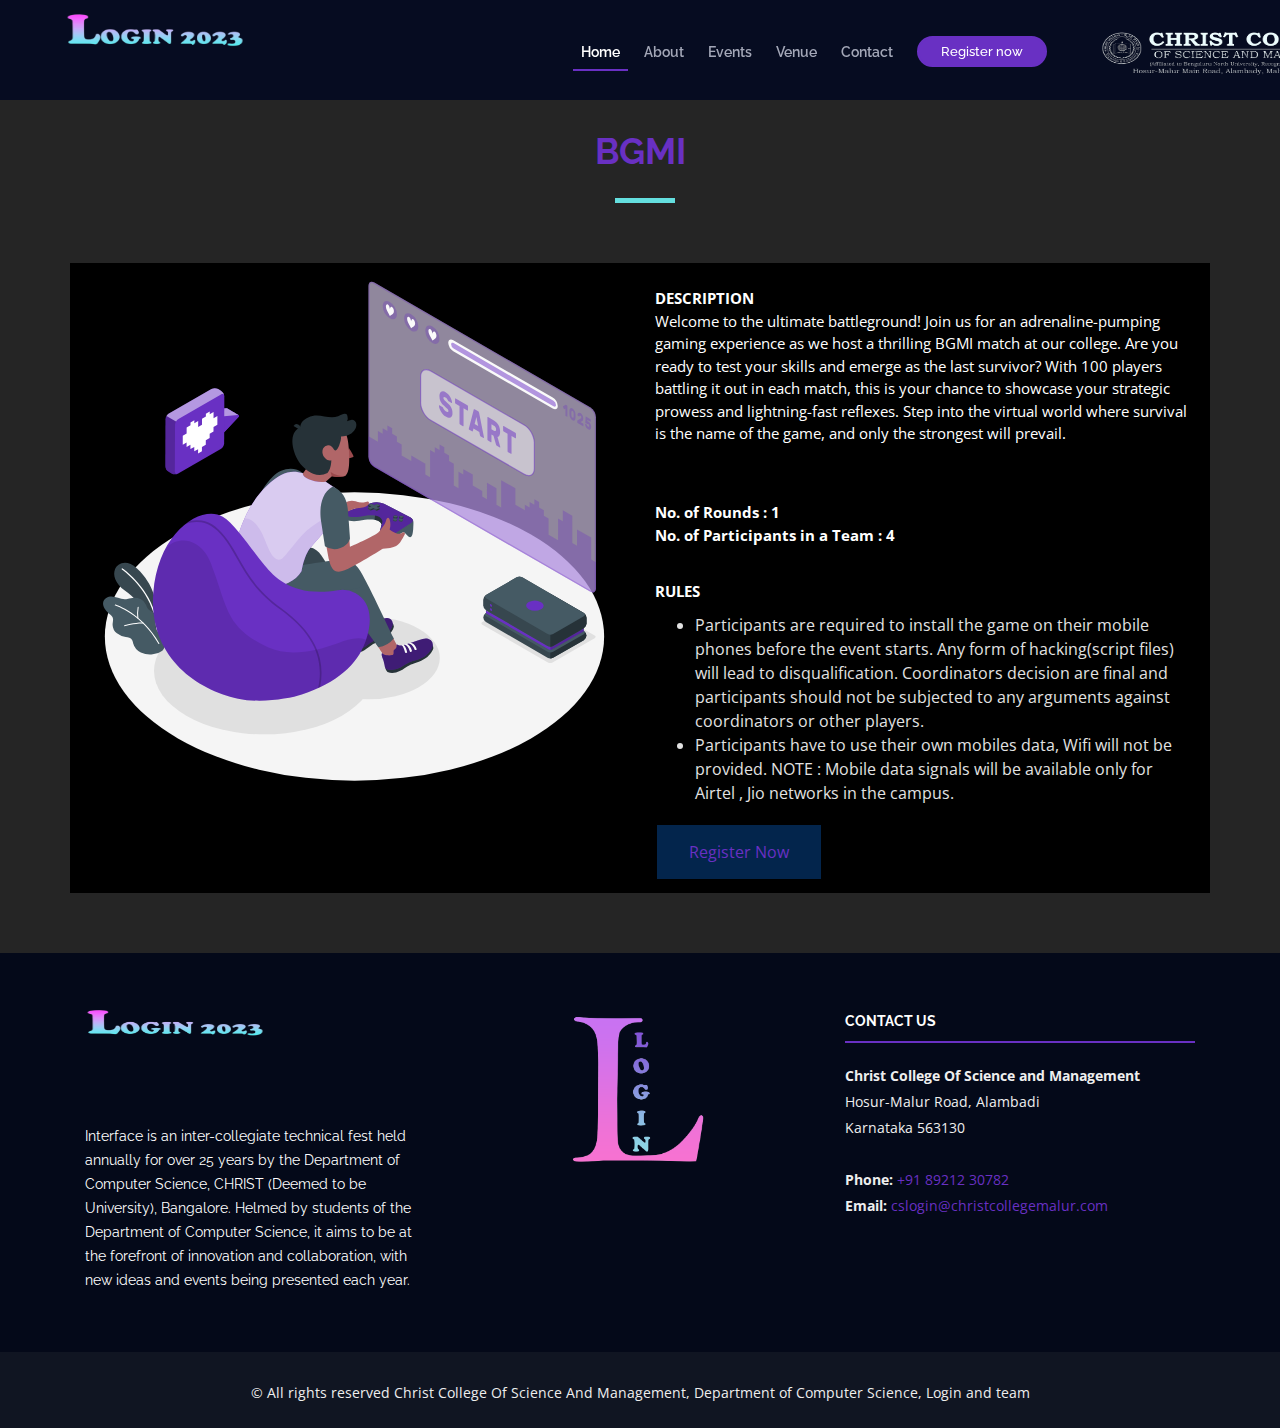
==== commit 349b2a49: "battle-grounds.html" ====
--- a/login.christcollege.in/battle-grounds.html
+++ b/login.christcollege.in/battle-grounds.html
@@ -175,15 +175,7 @@
               <strong>Email: </strong><a href="mailto:cslogin@christcollegemalur.com" type="phone">cslogin@christcollegemalur.com</a><br><br>
             </p>
 
-            <div class="social-links">
-              <a href="#" class="twitter"><i class="fa fa-twitter"></i></a>
-              <a href="#" class="facebook"><i class="fa fa-facebook"></i></a>
-              <a href="#" class="instagram"><i class="fa fa-instagram"></i></a>
-              <a href="#" class="google-plus"><i class="fa fa-google-plus"></i></a>
-              <a href="#" class="linkedin"><i class="fa fa-linkedin"></i></a>
-            </div>
-
-          </div>
+           </div>
 
         </div>
       </div>
--- a/login.christcollege.in/css/style.css
+++ b/login.christcollege.in/css/style.css
@@ -183,7 +183,7 @@
   margin: 0;
   top: 100%;
   max-height: 50px;
-  margin-left:-390px;
+  margin-left:-200px;
 }
 
 /*--------------------------------------------------------------
@@ -200,11 +200,10 @@
 }
 
 .nav-menu ul {
-  position: relative;
+  position: absolute;
   display: flex;
   top: 100%;
   left: 0;
-  list-style: none;
   z-index: 99;
 }
 
@@ -1106,40 +1105,7 @@
 /*--------------------------------------------------------------
 # F.A.Q Section
 --------------------------------------------------------------*/
-[class*="col-"] {
-  width: 100%;
-}
-
-@media only screen and (min-width: 600px) {
-  /* For tablets: */
-  .col-s-1 {width: 8.33%;}
-  .col-s-2 {width: 16.66%;}
-  .col-s-3 {width: 25%;}
-  .col-s-4 {width: 33.33%;}
-  .col-s-5 {width: 41.66%;}
-  .col-s-6 {width: 50%;}
-  .col-s-7 {width: 58.33%;}
-  .col-s-8 {width: 66.66%;}
-  .col-s-9 {width: 75%;}
-  .col-s-10 {width: 83.33%;}
-  .col-s-11 {width: 91.66%;}
-  .col-s-12 {width: 100%;}
-}
-@media only screen and (min-width: 768px) {
-  /* For desktop: */
-  .col-1 {width: 8.33%;}
-  .col-2 {width: 16.66%;}
-  .col-3 {width: 25%;}
-  .col-4 {width: 33.33%;}
-  .col-5 {width: 41.66%;}
-  .col-6 {width: 50%;}
-  .col-7 {width: 58.33%;}
-  .col-8 {width: 66.66%;}
-  .col-9 {width: 75%;}
-  .col-10 {width: 83.33%;}
-  .col-11 {width: 91.66%;}
-  .col-12 {width: 100%;}
-}
+
 #faq {
   padding: 60px 0;
 }
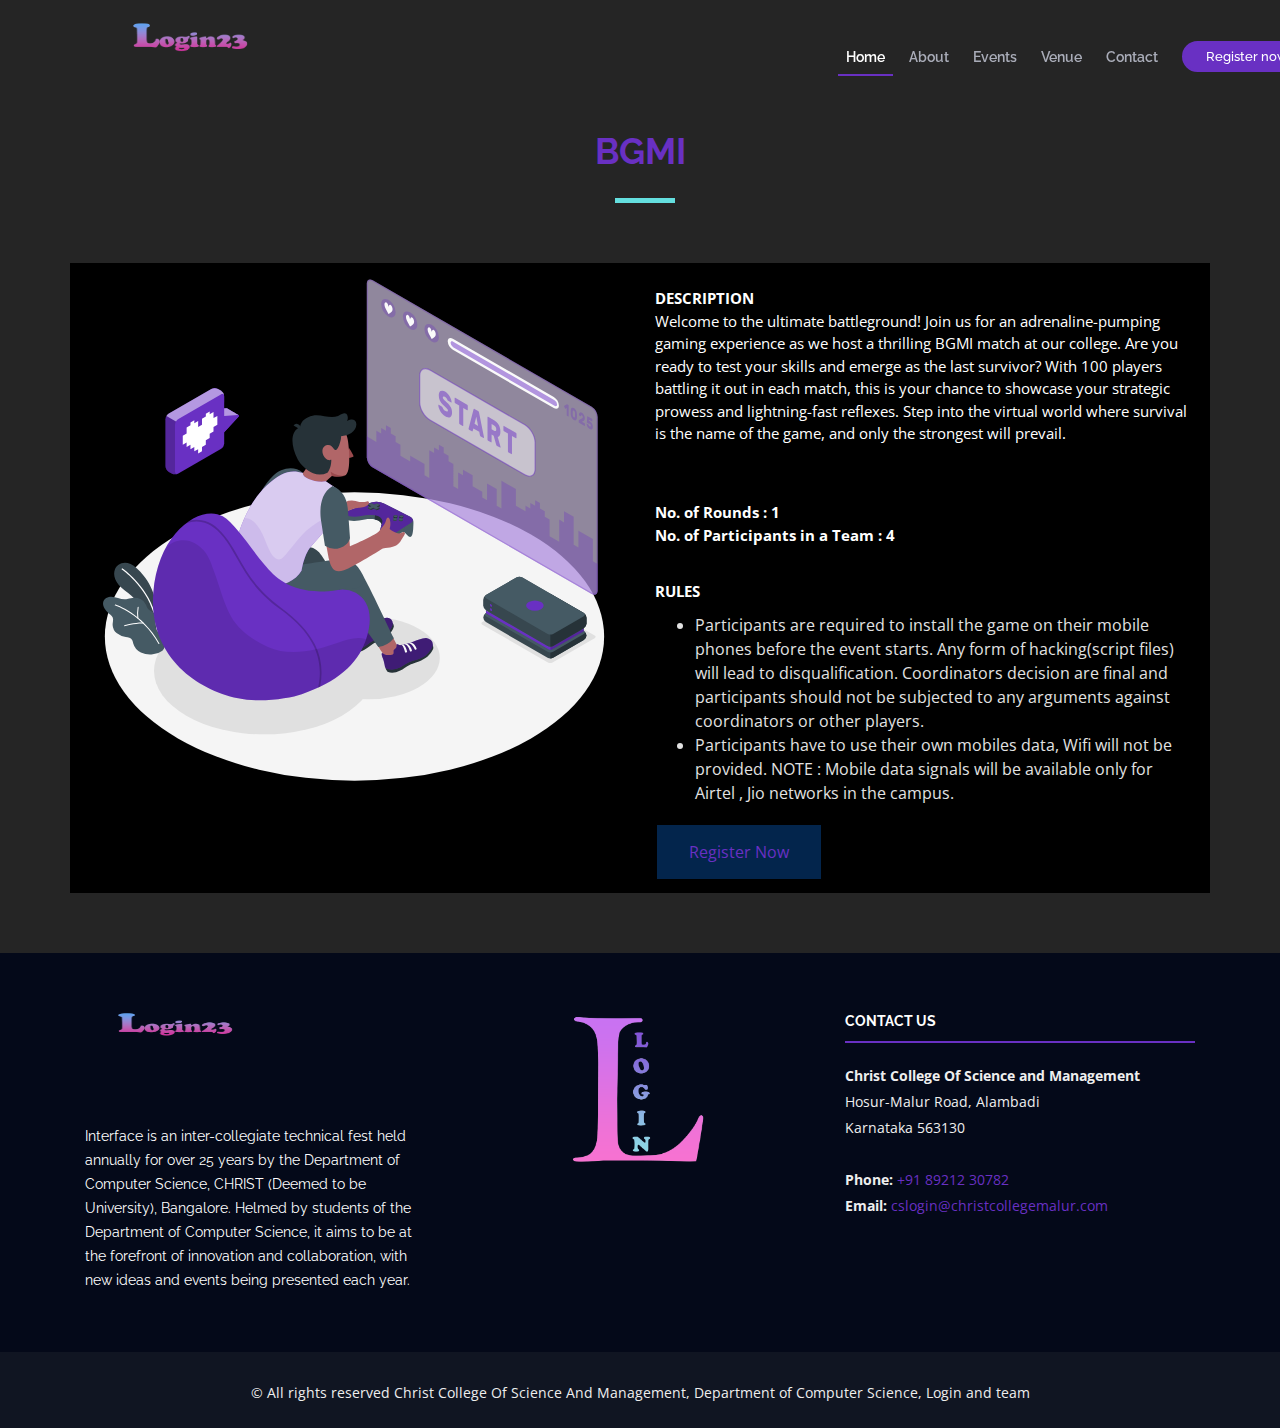
==== commit 323ea0ec: "battle-grounds.html" ====
--- a/login.christcollege.in/battle-grounds.html
+++ b/login.christcollege.in/battle-grounds.html
@@ -3,7 +3,7 @@
 
 <head>
   <meta charset="utf-8">
-  <title>BGMI | Login 2023</title>
+  <title>BGMI | Login 23</title>
   <meta content="width=device-width, initial-scale=1.0" name="viewport">
   <meta content="" name="keywords">
   <meta content="" name="description">
@@ -55,11 +55,10 @@
     <!--==========================
     Header
   ============================-->
-  <header id="header" class="header-fixed">
-    <div class="container">
-
+  <header id="header">
+    <div class="mobile-container">
       <div id="logo" class="pull-left">
-        <h1><a href="./index.html#intro"><img src="img/logos/IF2023.png" alt="Login 2023" height="150px" width="180px" style="margin-top:-20px"><span></span></a></h1>
+      <h1 style="margin-top:-5px"><a href="./index.html#intro"><img src="img/logos/IF2023.png" alt="Login 2023" height="150px" width="180px" style="margin-top:-20px; margin-left: 100px;"><span></span></a></h1>
       </div>
       
       <nav id="nav-menu-container">
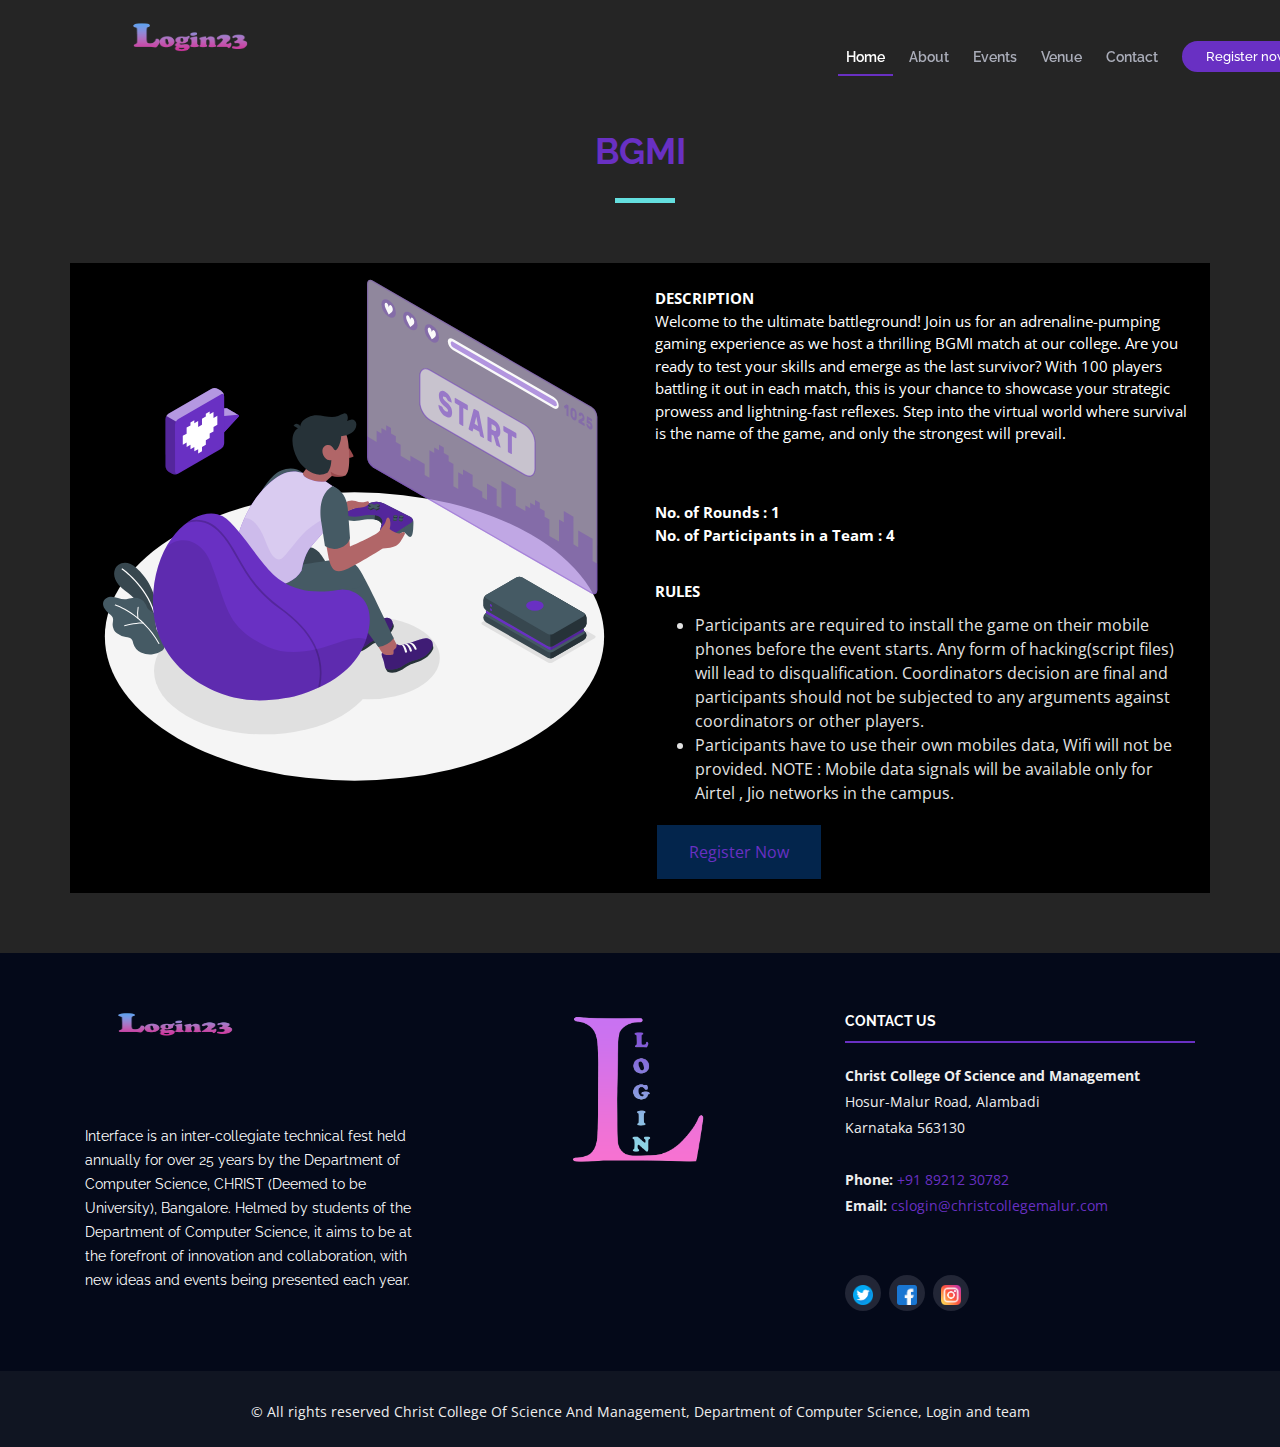
==== commit 6a9791ce: "battle-grounds.html" ====
--- a/login.christcollege.in/battle-grounds.html
+++ b/login.christcollege.in/battle-grounds.html
@@ -173,6 +173,11 @@
               <strong>Phone: </strong><a href="Tel:+918921230782" type="phone">+91 89212 30782</a><br>
               <strong>Email: </strong><a href="mailto:cslogin@christcollegemalur.com" type="phone">cslogin@christcollegemalur.com</a><br><br>
             </p>
+            <div class="social-links">
+               <a href="https://twitter.com/csdeptchrist?t=AluUtypijH1LtymRAuDn-w&s=09" target="_blank"><img src="img\twitter_logo.png" class="social-media" alt="twitter-logo" height="20" width="20"></a>
+               <a href="https://www.facebook.com/Login-22-112649231050383" target="_blank"><img src="img\facebook_logo.png" class="social-media" alt="facebook-logo" height="20" width="20"></a>
+               <a href="https://www.instagram.com/cs_association_/" target="_blank"><img src="img\instagram logo.png" class="social-media" alt="instagram-logo" height="20" width="20"></a></div>
+            </div>
 
            </div>
 
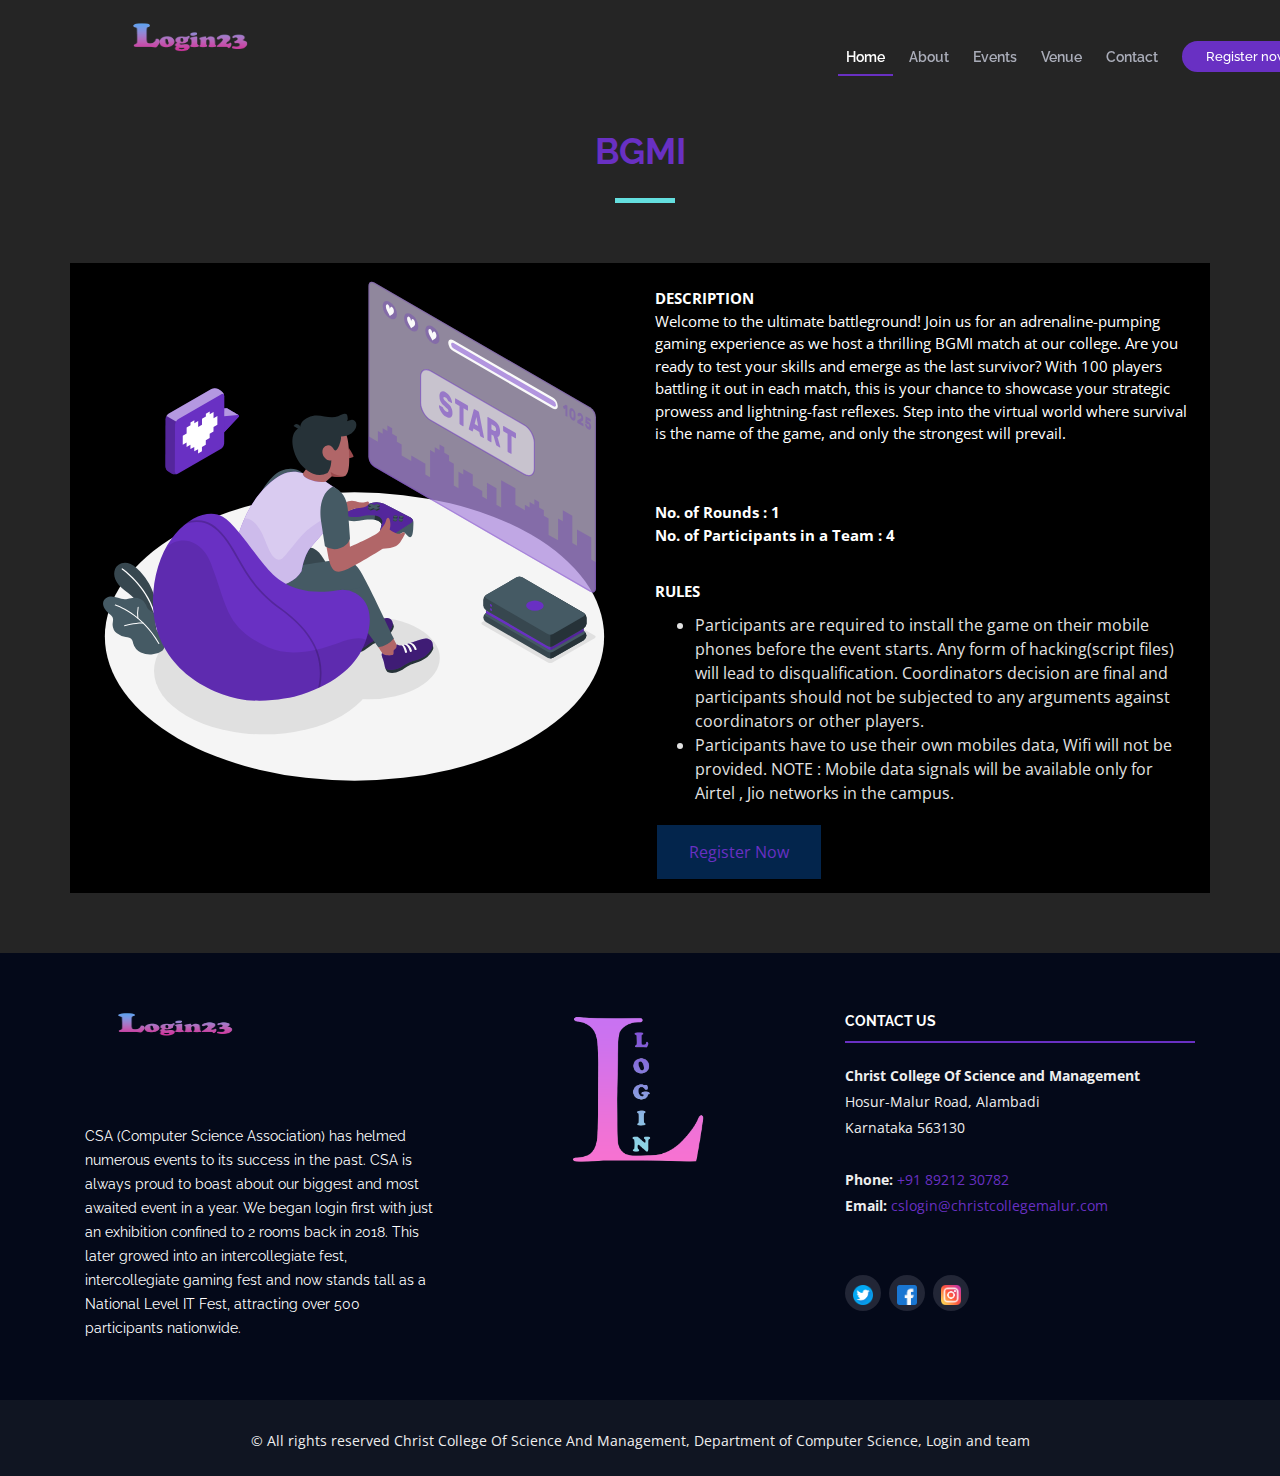
==== commit c1a1e7fd: "battle-grounds.html" ====
--- a/login.christcollege.in/battle-grounds.html
+++ b/login.christcollege.in/battle-grounds.html
@@ -157,7 +157,8 @@
             </div>
             <br><br>
             <br>
-            <p>Interface is an inter-collegiate technical fest held annually for over 25 years by the Department of Computer Science, CHRIST (Deemed to be University), Bangalore. Helmed by students of the Department of Computer Science, it aims to be at the forefront of innovation and collaboration, with new ideas and events being presented each year.</p>
+            <p>CSA (Computer Science Association) has helmed numerous events to its success in the past. CSA is always proud to boast about our biggest and most awaited event in a year. We began login first with just an exhibition confined to 2 rooms back in 2018. This later growed into an intercollegiate fest, intercollegiate gaming fest and now stands tall as a National Level IT Fest, attracting over 500 participants nationwide.
+            </p>
           </div>
 
           <div class="col-lg-4 col-md-4 footer-links">
